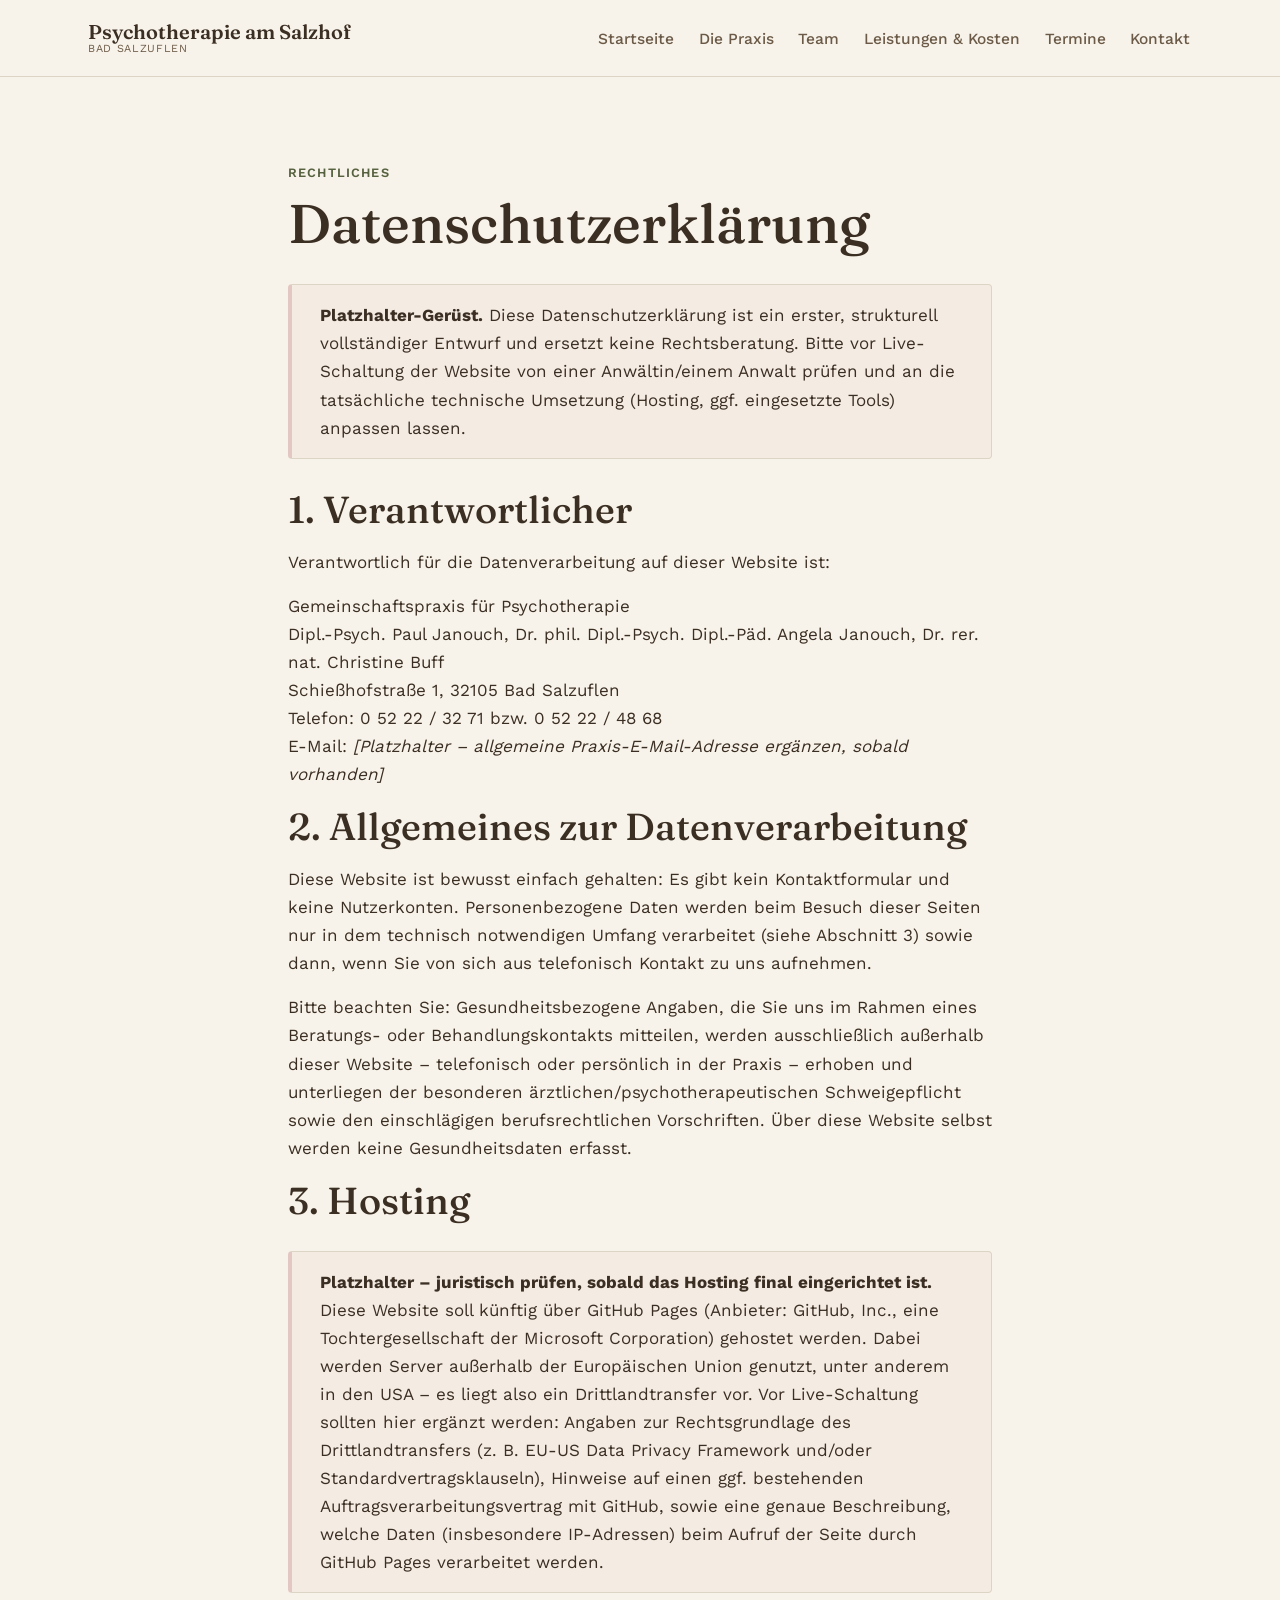
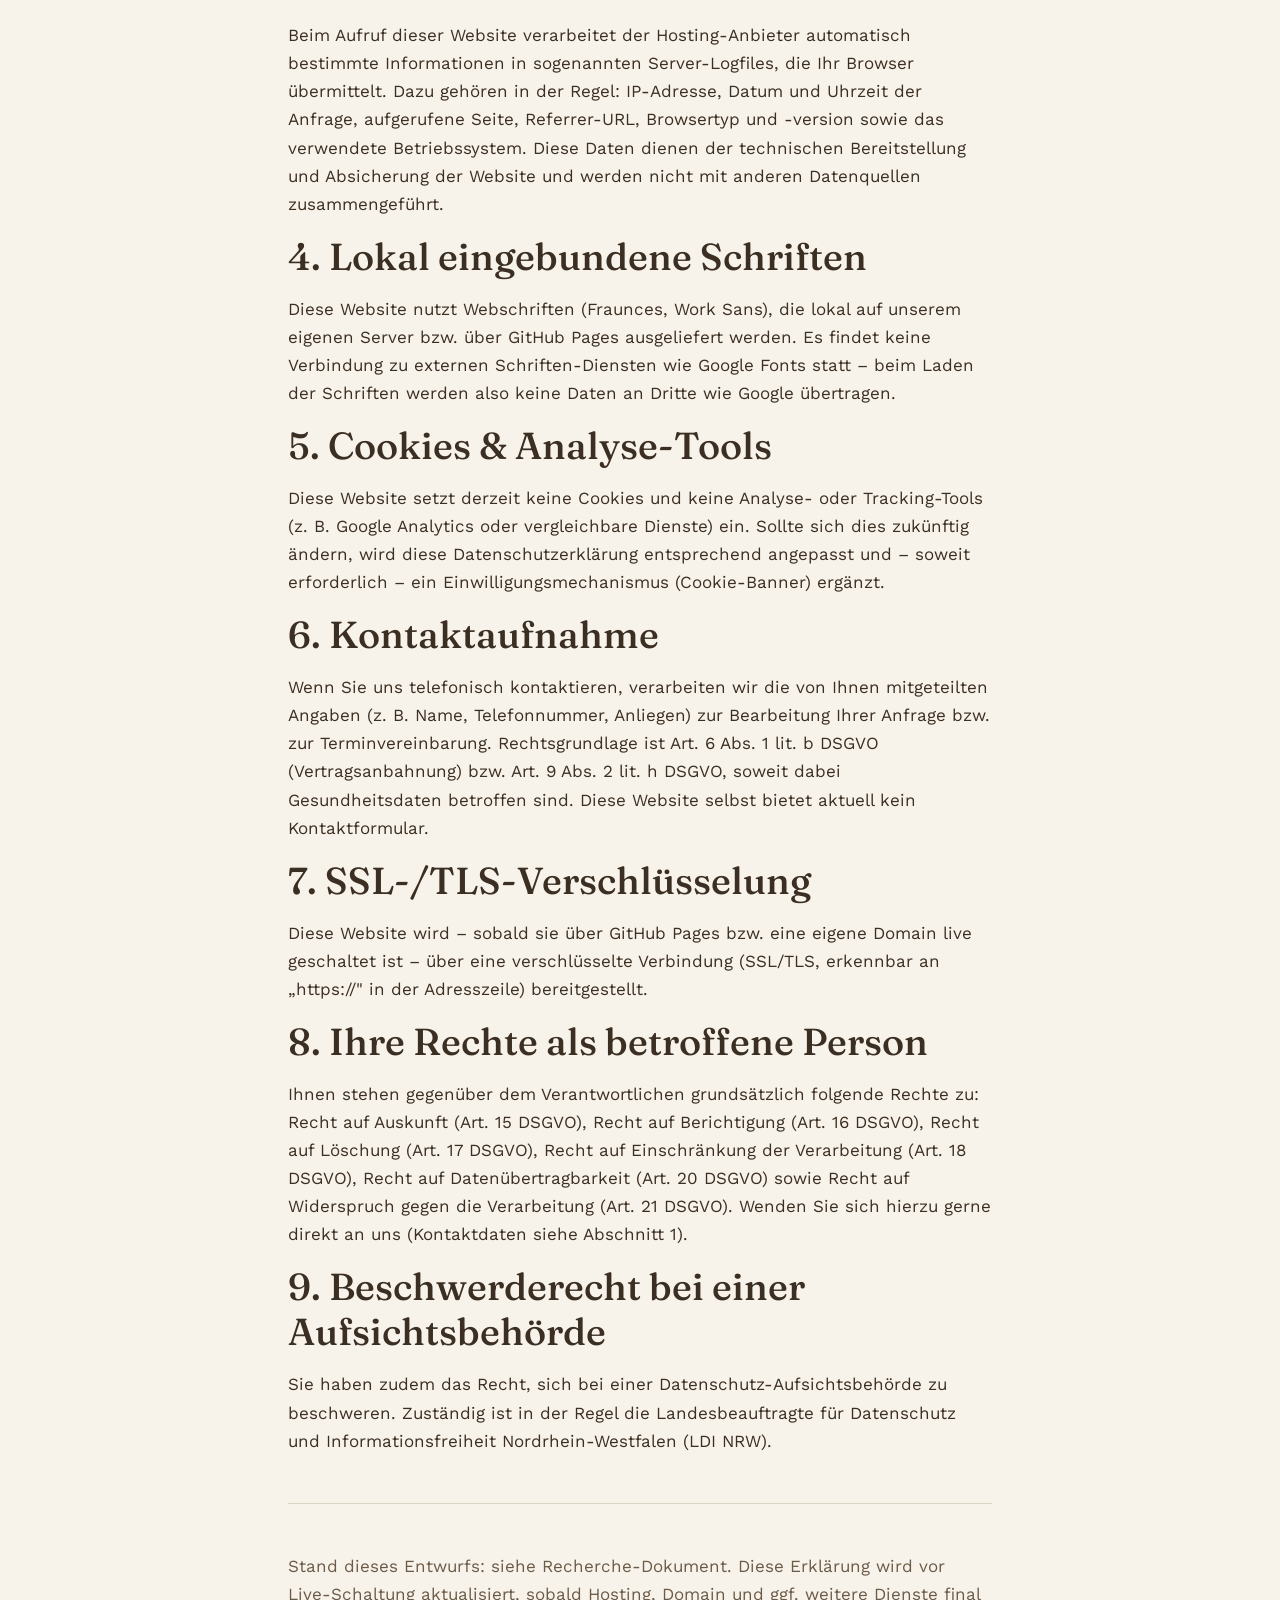
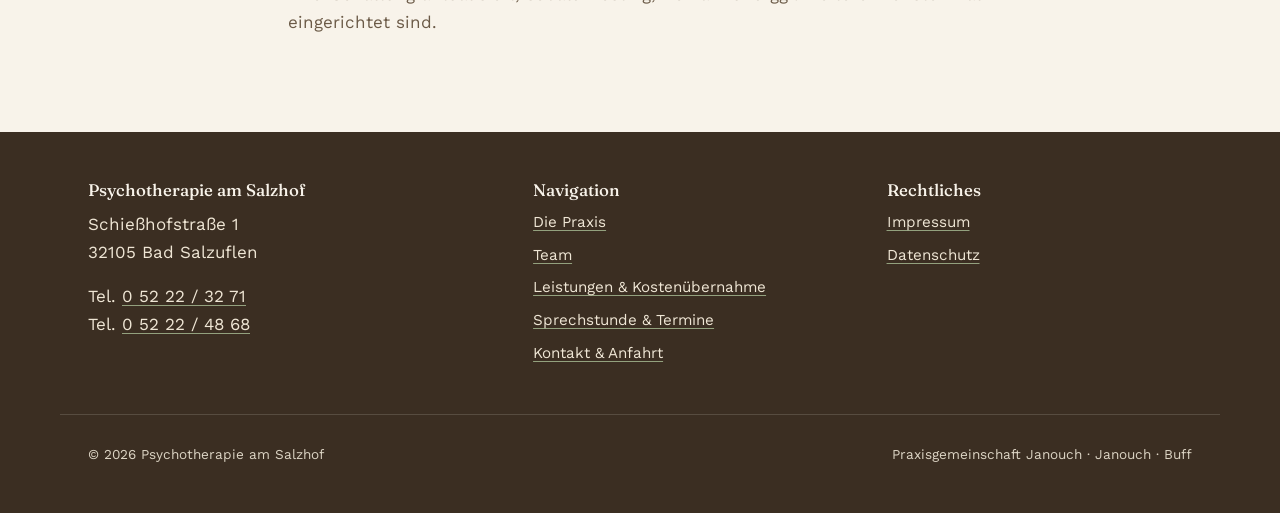
==== datenschutz.html @ 14585286 "Add remaining subpages, self-host fonts, and content revisions Build out Die Praxis, Team, Leistunge" ====
<!DOCTYPE html>
<html lang="de">
<head>
  <meta charset="UTF-8">
  <meta name="viewport" content="width=device-width, initial-scale=1.0">
  <title>Datenschutz | Psychotherapie am Salzhof</title>
  <meta name="description" content="Datenschutzerklärung der Psychotherapie am Salzhof, Bad Salzuflen.">
  <meta name="robots" content="noindex">
  <link rel="icon" type="image/svg+xml" href="assets/img/favicon.svg">
  <link rel="stylesheet" href="assets/css/style.css">
</head>
<body>
  <a class="skip-link" href="#main">Zum Inhalt springen</a>

  <header class="site-header">
    <div class="nav-bar">
      <a class="site-logo" href="index.html">
        Psychotherapie am Salzhof
        <span>Bad Salzuflen</span>
      </a>
      <button class="nav-toggle" type="button" aria-expanded="false" aria-controls="main-nav">
        <span class="nav-toggle-icon"></span>
        <span class="visually-hidden">Menü öffnen</span>
      </button>
      <nav class="main-nav" id="main-nav" aria-label="Haupt­navigation">
        <ul>
          <li><a href="index.html">Startseite</a></li>
          <li><a href="die-praxis.html">Die Praxis</a></li>
          <li><a href="team.html">Team</a></li>
          <li><a href="leistungen.html">Leistungen &amp; Kosten</a></li>
          <li><a href="termine.html">Termine</a></li>
          <li><a href="kontakt.html">Kontakt</a></li>
        </ul>
      </nav>
    </div>
  </header>

  <main id="main">
    <section class="section">
      <div class="container container--narrow">
        <p class="eyebrow">Rechtliches</p>
        <h1>Datenschutzerklärung</h1>

        <div class="notice notice--legal">
          <p><strong>Platzhalter-Gerüst.</strong> Diese Datenschutzerklärung ist ein erster, strukturell vollständiger Entwurf und ersetzt keine Rechtsberatung. Bitte vor Live-Schaltung der Website von einer Anwältin/einem Anwalt prüfen und an die tatsächliche technische Umsetzung (Hosting, ggf. eingesetzte Tools) anpassen lassen.</p>
        </div>

        <h2>1. Verantwortlicher</h2>
        <p>
          Verantwortlich für die Datenverarbeitung auf dieser Website ist:
        </p>
        <p>
          Gemeinschaftspraxis für Psychotherapie<br>
          Dipl.-Psych. Paul Janouch, Dr. phil. Dipl.-Psych. Dipl.-Päd. Angela Janouch, Dr. rer. nat. Christine Buff<br>
          Schießhofstraße 1, 32105 Bad Salzuflen<br>
          Telefon: 0 52 22 / 32 71 bzw. 0 52 22 / 48 68<br>
          E-Mail: <em>[Platzhalter – allgemeine Praxis-E-Mail-Adresse ergänzen, sobald vorhanden]</em>
        </p>

        <h2>2. Allgemeines zur Datenverarbeitung</h2>
        <p>Diese Website ist bewusst einfach gehalten: Es gibt kein Kontaktformular und keine Nutzerkonten. Personenbezogene Daten werden beim Besuch dieser Seiten nur in dem technisch notwendigen Umfang verarbeitet (siehe Abschnitt 3) sowie dann, wenn Sie von sich aus telefonisch Kontakt zu uns aufnehmen.</p>
        <p>Bitte beachten Sie: Gesundheitsbezogene Angaben, die Sie uns im Rahmen eines Beratungs- oder Behandlungskontakts mitteilen, werden ausschließlich außerhalb dieser Website – telefonisch oder persönlich in der Praxis – erhoben und unterliegen der besonderen ärztlichen/psychotherapeutischen Schweigepflicht sowie den einschlägigen berufsrechtlichen Vorschriften. Über diese Website selbst werden keine Gesundheitsdaten erfasst.</p>

        <h2>3. Hosting</h2>
        <div class="notice notice--legal">
          <p><strong>Platzhalter – juristisch prüfen, sobald das Hosting final eingerichtet ist.</strong> Diese Website soll künftig über GitHub Pages (Anbieter: GitHub, Inc., eine Tochtergesellschaft der Microsoft Corporation) gehostet werden. Dabei werden Server außerhalb der Europäischen Union genutzt, unter anderem in den USA – es liegt also ein Drittlandtransfer vor. Vor Live-Schaltung sollten hier ergänzt werden: Angaben zur Rechtsgrundlage des Drittlandtransfers (z. B. EU-US Data Privacy Framework und/oder Standardvertragsklauseln), Hinweise auf einen ggf. bestehenden Auftragsverarbeitungsvertrag mit GitHub, sowie eine genaue Beschreibung, welche Daten (insbesondere IP-Adressen) beim Aufruf der Seite durch GitHub Pages verarbeitet werden.</p>
        </div>
        <p>Beim Aufruf dieser Website verarbeitet der Hosting-Anbieter automatisch bestimmte Informationen in sogenannten Server-Logfiles, die Ihr Browser übermittelt. Dazu gehören in der Regel: IP-Adresse, Datum und Uhrzeit der Anfrage, aufgerufene Seite, Referrer-URL, Browsertyp und -version sowie das verwendete Betriebssystem. Diese Daten dienen der technischen Bereitstellung und Absicherung der Website und werden nicht mit anderen Datenquellen zusammengeführt.</p>

        <h2>4. Lokal eingebundene Schriften</h2>
        <p>Diese Website nutzt Webschriften (Fraunces, Work Sans), die lokal auf unserem eigenen Server bzw. über GitHub Pages ausgeliefert werden. Es findet keine Verbindung zu externen Schriften-Diensten wie Google Fonts statt – beim Laden der Schriften werden also keine Daten an Dritte wie Google übertragen.</p>

        <h2>5. Cookies &amp; Analyse-Tools</h2>
        <p>Diese Website setzt derzeit keine Cookies und keine Analyse- oder Tracking-Tools (z. B. Google Analytics oder vergleichbare Dienste) ein. Sollte sich dies zukünftig ändern, wird diese Datenschutzerklärung entsprechend angepasst und – soweit erforderlich – ein Einwilligungsmechanismus (Cookie-Banner) ergänzt.</p>

        <h2>6. Kontaktaufnahme</h2>
        <p>Wenn Sie uns telefonisch kontaktieren, verarbeiten wir die von Ihnen mitgeteilten Angaben (z. B. Name, Telefonnummer, Anliegen) zur Bearbeitung Ihrer Anfrage bzw. zur Terminvereinbarung. Rechtsgrundlage ist Art. 6 Abs. 1 lit. b DSGVO (Vertragsanbahnung) bzw. Art. 9 Abs. 2 lit. h DSGVO, soweit dabei Gesundheitsdaten betroffen sind. Diese Website selbst bietet aktuell kein Kontaktformular.</p>
        <p class="text-muted">
          <!--
            Hinweis für später: Falls ein Kontaktformular über einen Dienst wie
            Formspree (https://formspree.io) oder Getform (https://getform.io)
            eingebunden wird, muss dieser Abschnitt um Angaben zum jeweiligen
            Anbieter, Serverstandort, Auftragsverarbeitungsvertrag und die
            konkret verarbeiteten Formularfelder ergänzt werden.
          -->
        </p>

        <h2>7. SSL-/TLS-Verschlüsselung</h2>
        <p>Diese Website wird – sobald sie über GitHub Pages bzw. eine eigene Domain live geschaltet ist – über eine verschlüsselte Verbindung (SSL/TLS, erkennbar an „https://" in der Adresszeile) bereitgestellt.</p>

        <h2>8. Ihre Rechte als betroffene Person</h2>
        <p>Ihnen stehen gegenüber dem Verantwortlichen grundsätzlich folgende Rechte zu: Recht auf Auskunft (Art. 15 DSGVO), Recht auf Berichtigung (Art. 16 DSGVO), Recht auf Löschung (Art. 17 DSGVO), Recht auf Einschränkung der Verarbeitung (Art. 18 DSGVO), Recht auf Datenübertragbarkeit (Art. 20 DSGVO) sowie Recht auf Widerspruch gegen die Verarbeitung (Art. 21 DSGVO). Wenden Sie sich hierzu gerne direkt an uns (Kontaktdaten siehe Abschnitt 1).</p>

        <h2>9. Beschwerderecht bei einer Aufsichtsbehörde</h2>
        <p>Sie haben zudem das Recht, sich bei einer Datenschutz-Aufsichtsbehörde zu beschweren. Zuständig ist in der Regel die Landesbeauftragte für Datenschutz und Informationsfreiheit Nordrhein-Westfalen (LDI NRW).</p>

        <hr class="divider">
        <p class="text-muted">Stand dieses Entwurfs: siehe Recherche-Dokument. Diese Erklärung wird vor Live-Schaltung aktualisiert, sobald Hosting, Domain und ggf. weitere Dienste final eingerichtet sind.</p>
      </div>
    </section>
  </main>

  <footer class="site-footer">
    <div class="container footer-grid">
      <div>
        <h2>Psychotherapie am Salzhof</h2>
        <p>Schießhofstraße 1<br>32105 Bad Salzuflen</p>
        <p>Tel. <a href="tel:+4952223271">0 52 22 / 32 71</a><br>
           Tel. <a href="tel:+4952224868">0 52 22 / 48 68</a></p>
      </div>
      <div>
        <h2>Navigation</h2>
        <ul>
          <li><a href="die-praxis.html">Die Praxis</a></li>
          <li><a href="team.html">Team</a></li>
          <li><a href="leistungen.html">Leistungen &amp; Kostenübernahme</a></li>
          <li><a href="termine.html">Sprechstunde &amp; Termine</a></li>
          <li><a href="kontakt.html">Kontakt &amp; Anfahrt</a></li>
        </ul>
      </div>
      <div>
        <h2>Rechtliches</h2>
        <ul>
          <li><a href="impressum.html">Impressum</a></li>
          <li><a href="datenschutz.html">Datenschutz</a></li>
        </ul>
      </div>
    </div>
    <div class="container footer-bottom">
      <span>© <span id="year">2026</span> Psychotherapie am Salzhof</span>
      <span>Praxisgemeinschaft Janouch · Janouch · Buff</span>
    </div>
  </footer>

  <script src="assets/js/main.js"></script>
</body>
</html>
---- assets/css/style.css ----
/* ==========================================================================
   Psychotherapie am Salzhof — Stylesheet
   Ruhiges, warmes Design: Creme, Walnussbraun, Salbeigrün, Alt-Rosa.
   ========================================================================== */

/* Lokal eingebundene Schriften (keine externen Google-Fonts-Requests –
   dadurch werden keine Besucher-IPs an Google übertragen, siehe Hinweis
   in datenschutz.html). Beide sind Variable Fonts, ein Schnitt deckt den
   jeweils genutzten Gewichtsbereich ab. */
@font-face {
  font-family: "Fraunces";
  font-style: normal;
  font-weight: 400 700;
  font-display: swap;
  src: url("../fonts/fraunces-variable.woff2") format("woff2");
}

@font-face {
  font-family: "Work Sans";
  font-style: normal;
  font-weight: 400 700;
  font-display: swap;
  src: url("../fonts/work-sans-variable.woff2") format("woff2");
}

:root {
  /* Farbpalette (siehe Recherche.md, Abschnitt "Gestaltungskonzept") */
  --color-cream: #F8F3EA;        /* Grundton Hintergrund */
  --color-cream-deep: #EFE6D5;   /* zweiter, etwas dunklerer Flächenton */
  --color-walnut: #3B2E22;       /* Überschriften, Fließtext, Footer */
  --color-walnut-soft: #6B5A47;  /* sekundärer Text */
  --color-sage: #93A17E;         /* Hauptakzent (Flächen, Rahmen, Punkte – nicht für Fließtext) */
  --color-sage-deep: #6E7D5B;    /* Hover/aktiv-Zustand für Sage-Flächen/Rahmen */
  --color-sage-text: #55613F;    /* abgedunkelte Sage-Variante mit ausreichendem Kontrast für Text */
  --color-rose: #E3C7C2;         /* zarter zweiter Akzent, sehr zurückhaltend */
  --color-stone: #DCD4C4;        /* neutrale Flächen, Rahmen, Trennlinien */
  --color-white: #FFFFFF;

  /* Typografie */
  --font-heading: "Fraunces", "Iowan Old Style", "Palatino Linotype", serif;
  --font-body: "Work Sans", "Segoe UI", system-ui, -apple-system, sans-serif;

  /* Abstände */
  --space-xs: 0.5rem;
  --space-s: 1rem;
  --space-m: 1.75rem;
  --space-l: 3rem;
  --space-xl: 5rem;
  --space-xxl: 7rem;

  /* Layout */
  --content-max: 1160px;
  --content-narrow: 760px;
  --radius: 4px;
}

/* ---- Reset & Basis ------------------------------------------------------ */

*,
*::before,
*::after {
  box-sizing: border-box;
}

html {
  scroll-behavior: smooth;
}

body {
  margin: 0;
  background: var(--color-cream);
  color: var(--color-walnut);
  font-family: var(--font-body);
  font-size: 1.0625rem;
  line-height: 1.65;
  -webkit-font-smoothing: antialiased;
  text-rendering: optimizeLegibility;
}

img {
  max-width: 100%;
  display: block;
  height: auto;
}

h1, h2, h3, h4 {
  font-family: var(--font-heading);
  font-weight: 500;
  line-height: 1.2;
  color: var(--color-walnut);
  margin: 0 0 var(--space-s);
}

h1 { font-size: clamp(2.1rem, 4.5vw, 3.4rem); font-weight: 500; }
h2 { font-size: clamp(1.6rem, 3vw, 2.35rem); }
h3 { font-size: clamp(1.2rem, 2vw, 1.5rem); }

p { margin: 0 0 var(--space-s); }

a {
  color: var(--color-walnut);
  text-decoration-color: var(--color-sage-deep);
  text-decoration-thickness: 1px;
  text-underline-offset: 3px;
}

a:hover { color: var(--color-sage-text); }

a:focus-visible,
button:focus-visible,
input:focus-visible,
textarea:focus-visible,
[tabindex]:focus-visible {
  outline: 2px solid var(--color-sage-deep);
  outline-offset: 3px;
  border-radius: 2px;
}

ul, ol { padding-left: 1.25em; }

/* Skip-Link für Tastaturnutzung */
.skip-link {
  position: absolute;
  left: -999px;
  top: auto;
  background: var(--color-walnut);
  color: var(--color-cream);
  padding: 0.6em 1.1em;
  z-index: 1000;
  border-radius: 0 0 var(--radius) 0;
}

.skip-link:focus {
  left: 0;
  top: 0;
}

/* ---- Layout-Hilfsklassen ------------------------------------------------ */

.container {
  max-width: var(--content-max);
  margin-inline: auto;
  padding-inline: var(--space-m);
}

.container--narrow {
  max-width: var(--content-narrow);
  margin-inline: auto;
  padding-inline: var(--space-m);
}

.section {
  padding-block: var(--space-xl);
}

.section--deep {
  background: var(--color-cream-deep);
}

.section--walnut {
  background: var(--color-walnut);
  color: var(--color-cream);
}

.section--walnut h1,
.section--walnut h2,
.section--walnut h3 {
  color: var(--color-cream);
}

.section-intro {
  max-width: 640px;
  margin-bottom: var(--space-l);
}

.eyebrow {
  display: inline-block;
  font-family: var(--font-body);
  font-size: 0.8rem;
  letter-spacing: 0.09em;
  text-transform: uppercase;
  color: var(--color-sage-text);
  margin-bottom: var(--space-xs);
  font-weight: 600;
}

hr.divider {
  border: none;
  border-top: 1px solid var(--color-stone);
  margin: var(--space-l) 0;
}

.text-muted { color: var(--color-walnut-soft); }

.visually-hidden {
  position: absolute;
  width: 1px; height: 1px;
  overflow: hidden;
  clip: rect(0 0 0 0);
  white-space: nowrap;
}

/* ---- Buttons / CTA ------------------------------------------------------ */

.btn {
  display: inline-block;
  font-family: var(--font-body);
  font-weight: 600;
  font-size: 0.98rem;
  text-decoration: none;
  padding: 0.85em 1.7em;
  border-radius: var(--radius);
  border: 1px solid transparent;
  transition: background-color 0.15s ease, color 0.15s ease, border-color 0.15s ease;
}

.btn-primary {
  background: var(--color-walnut);
  color: var(--color-cream);
}

.btn-primary:hover {
  background: var(--color-sage-deep);
  color: var(--color-white);
}

.btn-ghost {
  background: transparent;
  color: var(--color-walnut);
  border-color: var(--color-walnut-soft);
}

.btn-ghost:hover {
  border-color: var(--color-sage-deep);
  color: var(--color-sage-text);
}

.section--walnut .btn-primary {
  background: var(--color-cream);
  color: var(--color-walnut);
}

.section--walnut .btn-primary:hover {
  background: var(--color-sage);
  color: var(--color-walnut);
}

.section--walnut .btn-ghost {
  color: var(--color-cream);
  border-color: rgba(248, 243, 234, 0.45);
}

.section--walnut .btn-ghost:hover {
  border-color: var(--color-sage);
  color: var(--color-sage);
}

/* ---- Header / Navigation ------------------------------------------------ */

.site-header {
  position: sticky;
  top: 0;
  z-index: 100;
  background: var(--color-cream);
  border-bottom: 1px solid var(--color-stone);
}

.nav-bar {
  max-width: var(--content-max);
  margin-inline: auto;
  padding-inline: var(--space-m);
  display: flex;
  align-items: center;
  justify-content: space-between;
  min-height: 76px;
}

.site-logo {
  font-family: var(--font-heading);
  font-size: 1.25rem;
  font-weight: 600;
  color: var(--color-walnut);
  text-decoration: none;
  line-height: 1.15;
}

.site-logo span {
  display: block;
  font-family: var(--font-body);
  font-size: 0.68rem;
  font-weight: 400;
  letter-spacing: 0.06em;
  color: var(--color-walnut-soft);
  text-transform: uppercase;
}

.nav-toggle {
  display: none;
  background: none;
  border: 1px solid var(--color-stone);
  border-radius: var(--radius);
  padding: 0.5em 0.7em;
  cursor: pointer;
}

.nav-toggle-icon {
  display: block;
  width: 22px;
  height: 2px;
  background: var(--color-walnut);
  position: relative;
  transition: background 0.15s ease;
}

.nav-toggle-icon::before,
.nav-toggle-icon::after {
  content: "";
  position: absolute;
  left: 0;
  width: 22px;
  height: 2px;
  background: var(--color-walnut);
  transition: transform 0.2s ease;
}

.nav-toggle-icon::before { top: -7px; }
.nav-toggle-icon::after { top: 7px; }

.main-nav {
  display: flex;
}

.main-nav ul {
  display: flex;
  flex-wrap: wrap;
  gap: 0.4rem 1.35rem;
  list-style: none;
  margin: 0;
  padding: 0;
}

.main-nav a {
  font-size: 0.97rem;
  font-weight: 500;
  text-decoration: none;
  color: var(--color-walnut-soft);
  padding: 0.4em 0.1em;
  border-bottom: 2px solid transparent;
}

.main-nav a:hover,
.main-nav a[aria-current="page"] {
  color: var(--color-walnut);
  border-bottom-color: var(--color-sage);
}

@media (max-width: 900px) {
  .nav-toggle { display: inline-flex; }

  .main-nav {
    display: none;
    position: absolute;
    top: 76px;
    left: 0;
    right: 0;
    background: var(--color-cream);
    border-bottom: 1px solid var(--color-stone);
    box-shadow: 0 8px 18px -12px rgba(59, 46, 34, 0.35);
  }

  .main-nav.is-open { display: block; }

  .main-nav ul {
    flex-direction: column;
    gap: 0;
    padding: var(--space-s) var(--space-m) var(--space-m);
  }

  .main-nav a {
    display: block;
    padding: 0.75em 0.2em;
    border-bottom: 1px solid var(--color-stone);
  }

  .main-nav a[aria-current="page"] { border-bottom-color: var(--color-stone); }
}

/* ---- Hero ---------------------------------------------------------------- */

.hero {
  display: grid;
  gap: var(--space-l);
  align-items: center;
  padding-block: var(--space-xl);
}

@media (min-width: 860px) {
  .hero {
    grid-template-columns: 1.1fr 1fr;
    padding-block: var(--space-xxl);
  }
}

.hero-figure {
  margin: 0;
  border-radius: var(--radius);
  overflow: hidden;
}

.hero-figure img {
  width: 100%;
  aspect-ratio: 4 / 5;
  object-fit: cover;
}

.hero-tags {
  display: flex;
  flex-wrap: wrap;
  gap: 0.6em;
  margin: var(--space-m) 0;
}

.tag {
  display: inline-flex;
  align-items: center;
  gap: 0.4em;
  font-size: 0.85rem;
  font-weight: 600;
  padding: 0.4em 0.9em;
  background: var(--color-cream-deep);
  border: 1px solid var(--color-stone);
  border-radius: 999px;
  color: var(--color-walnut-soft);
}

.tag::before {
  content: "";
  width: 6px;
  height: 6px;
  border-radius: 50%;
  background: var(--color-sage);
  flex: none;
}

/* ---- Bild-/Textblöcke, Grids -------------------------------------------- */

.split {
  display: grid;
  gap: var(--space-l);
}

@media (min-width: 860px) {
  .split {
    grid-template-columns: 1fr 1fr;
    align-items: center;
    gap: var(--space-xl);
  }
  .split--reverse .split-figure { order: 2; }
}

.split-figure {
  margin: 0;
  border-radius: var(--radius);
  overflow: hidden;
}

.split-figure img {
  width: 100%;
  aspect-ratio: 4 / 5;
  object-fit: cover;
}

figcaption {
  font-size: 0.85rem;
  color: var(--color-walnut-soft);
  margin-top: 0.6em;
}

.gallery {
  display: grid;
  grid-template-columns: repeat(auto-fit, minmax(230px, 1fr));
  gap: var(--space-m);
}

.gallery figure {
  margin: 0;
  border-radius: var(--radius);
  overflow: hidden;
}

.gallery img {
  width: 100%;
  aspect-ratio: 3 / 4;
  object-fit: cover;
}

.card-grid {
  display: grid;
  grid-template-columns: repeat(auto-fit, minmax(260px, 1fr));
  gap: var(--space-m);
}

.card {
  background: var(--color-white);
  border: 1px solid var(--color-stone);
  border-radius: var(--radius);
  padding: var(--space-m);
}

.card h3 { margin-bottom: 0.3em; }

/* ---- Team ---------------------------------------------------------------- */

.team-card {
  background: var(--color-white);
  border: 1px solid var(--color-stone);
  border-radius: var(--radius);
  overflow: hidden;
}

.team-photo-placeholder {
  aspect-ratio: 4 / 3;
  background: var(--color-cream-deep);
  display: flex;
  align-items: center;
  justify-content: center;
  text-align: center;
  color: var(--color-walnut-soft);
  font-size: 0.85rem;
  border-bottom: 1px solid var(--color-stone);
  padding: var(--space-s);
}

.team-photo-placeholder .placeholder-mark {
  display: block;
  font-family: var(--font-heading);
  font-size: 1.6rem;
  color: var(--color-sage-deep);
  margin-bottom: 0.3em;
}

.team-card-body { padding: var(--space-m); }

.team-name {
  margin-bottom: 0.15em;
}

.team-title {
  color: var(--color-walnut-soft);
  font-size: 0.95rem;
  margin-bottom: var(--space-s);
}

.method-tags {
  display: flex;
  flex-wrap: wrap;
  gap: 0.4em;
  margin-bottom: var(--space-s);
  padding: 0;
  list-style: none;
}

.method-tags li {
  font-size: 0.78rem;
  font-weight: 600;
  color: var(--color-sage-text);
  background: rgba(147, 161, 126, 0.18);
  padding: 0.3em 0.7em;
  border-radius: 999px;
}

/* ---- Tabellen (Sprechzeiten, Kostenübernahme) --------------------------- */

table {
  width: 100%;
  border-collapse: collapse;
  margin: var(--space-s) 0 var(--space-m);
}

caption {
  text-align: left;
  font-weight: 600;
  margin-bottom: 0.5em;
}

th, td {
  text-align: left;
  padding: 0.7em 0.9em;
  border-bottom: 1px solid var(--color-stone);
  vertical-align: top;
}

th {
  font-family: var(--font-body);
  font-weight: 600;
  color: var(--color-walnut-soft);
  font-size: 0.85rem;
  text-transform: uppercase;
  letter-spacing: 0.04em;
}

/* ---- Info-/Hinweis-Boxen ------------------------------------------------- */

.notice {
  border: 1px solid var(--color-stone);
  border-left: 4px solid var(--color-sage);
  background: var(--color-cream-deep);
  padding: var(--space-s) var(--space-m);
  border-radius: var(--radius);
  margin: var(--space-m) 0;
}

.notice--legal {
  border-left-color: var(--color-rose);
  background: rgba(227, 199, 194, 0.18);
}

.notice p:last-child { margin-bottom: 0; }

/* ---- Kontakt-Kacheln ------------------------------------------------------ */

.contact-list {
  list-style: none;
  padding: 0;
  margin: 0;
  display: grid;
  gap: var(--space-s);
}

.contact-list a { font-weight: 600; }

/* ---- Footer --------------------------------------------------------------- */

.site-footer {
  background: var(--color-walnut);
  color: var(--color-cream-deep);
  padding-block: var(--space-l);
}

.site-footer a {
  color: var(--color-cream-deep);
  text-decoration-color: var(--color-sage);
}

.site-footer a:hover { color: var(--color-white); }

.footer-grid {
  display: grid;
  gap: var(--space-l);
}

@media (min-width: 700px) {
  .footer-grid { grid-template-columns: 1.3fr 1fr 1fr; }
}

.footer-grid h2 {
  color: var(--color-cream);
  font-size: 1.05rem;
  margin-bottom: 0.6em;
}

.footer-grid ul {
  list-style: none;
  padding: 0;
  margin: 0;
  display: grid;
  gap: 0.5em;
  font-size: 0.95rem;
}

.footer-bottom {
  margin-top: var(--space-l);
  padding-top: var(--space-m);
  border-top: 1px solid rgba(248, 243, 234, 0.15);
  font-size: 0.85rem;
  color: var(--color-stone);
  display: flex;
  flex-wrap: wrap;
  gap: 0.6em 1.5em;
  justify-content: space-between;
}
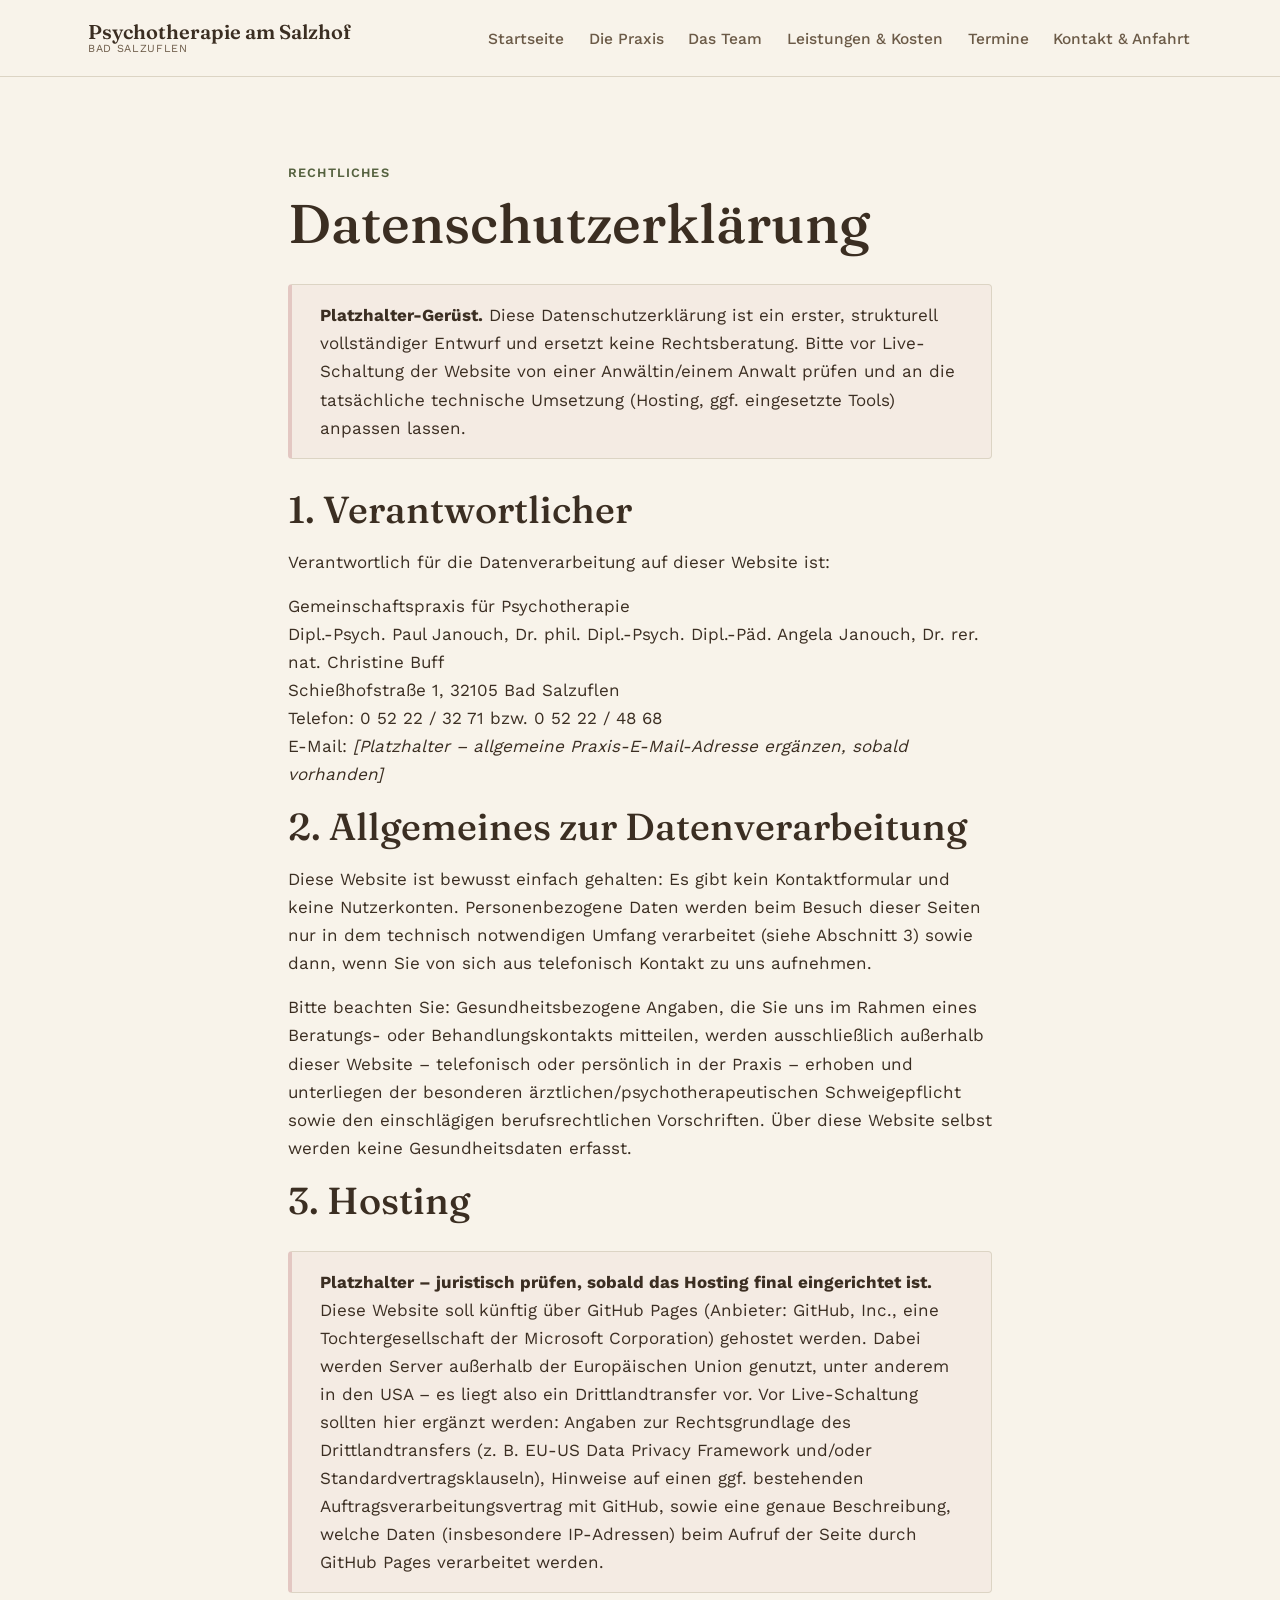
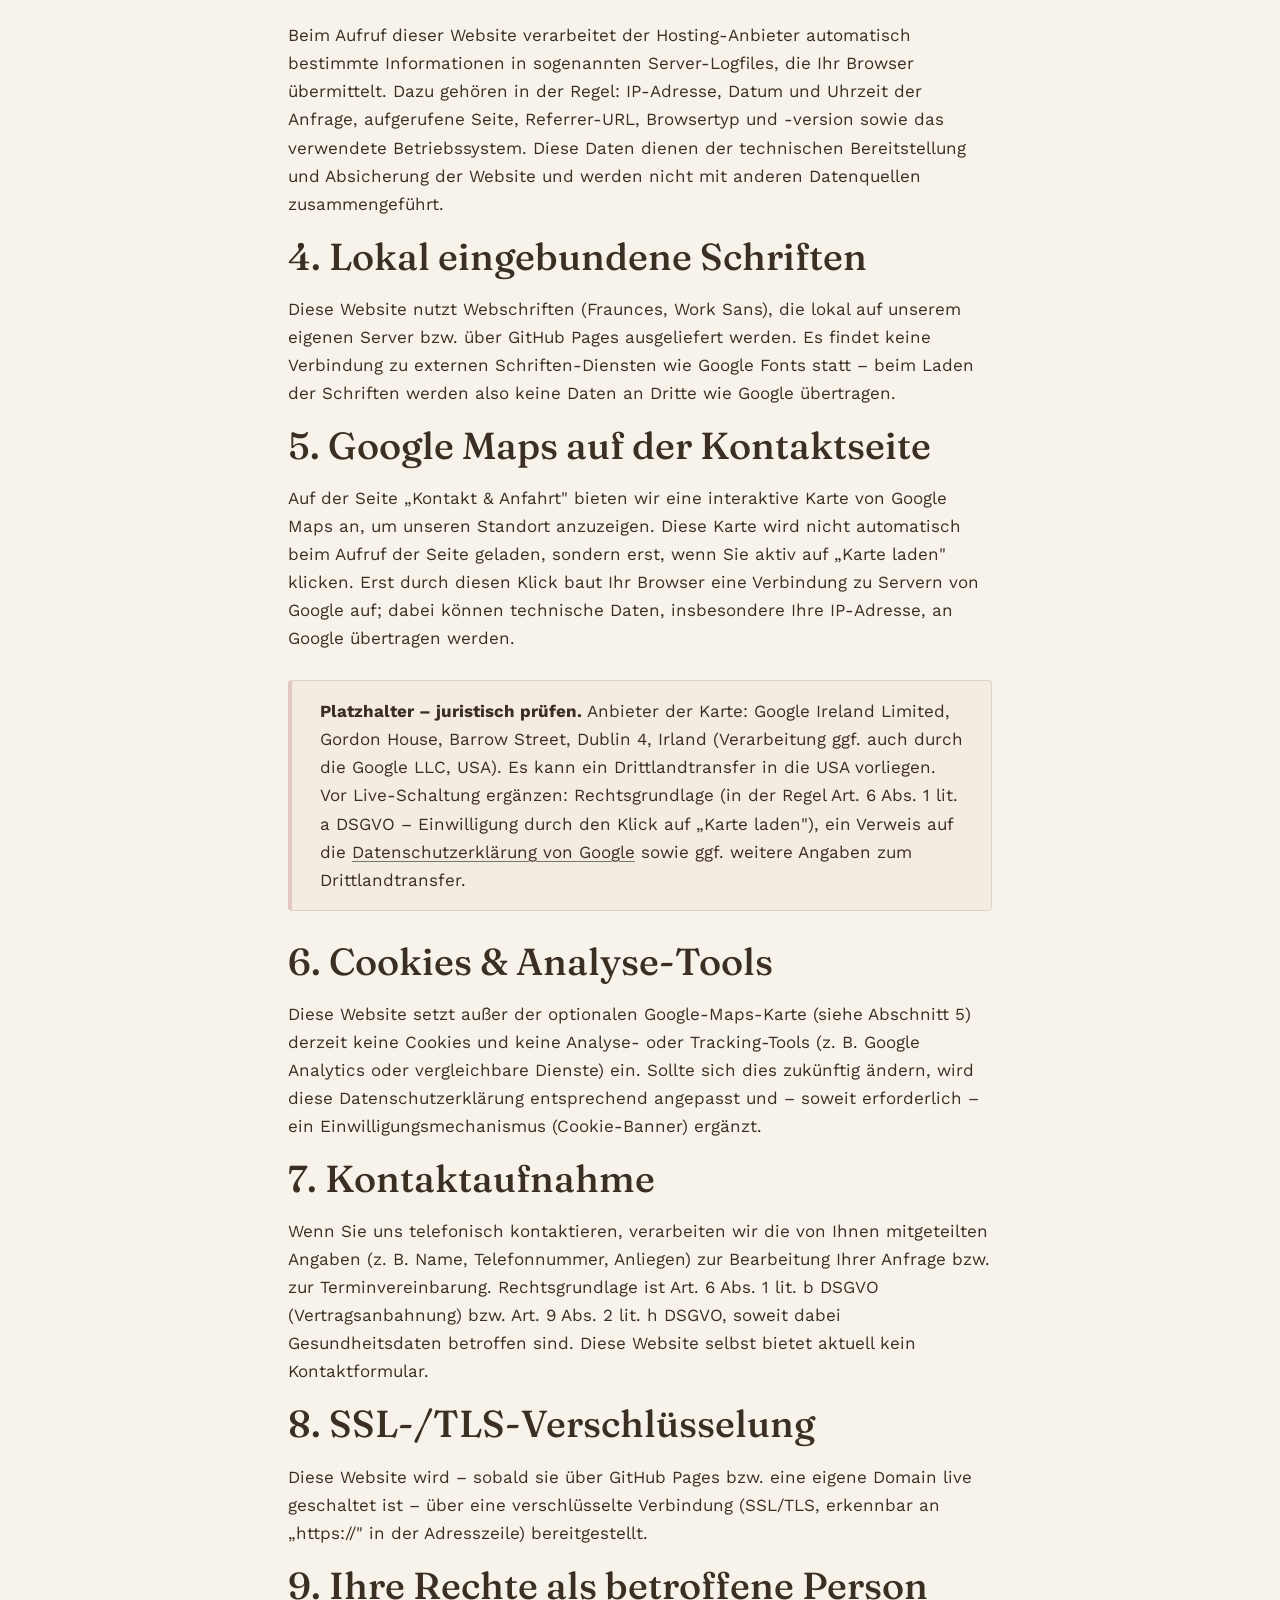
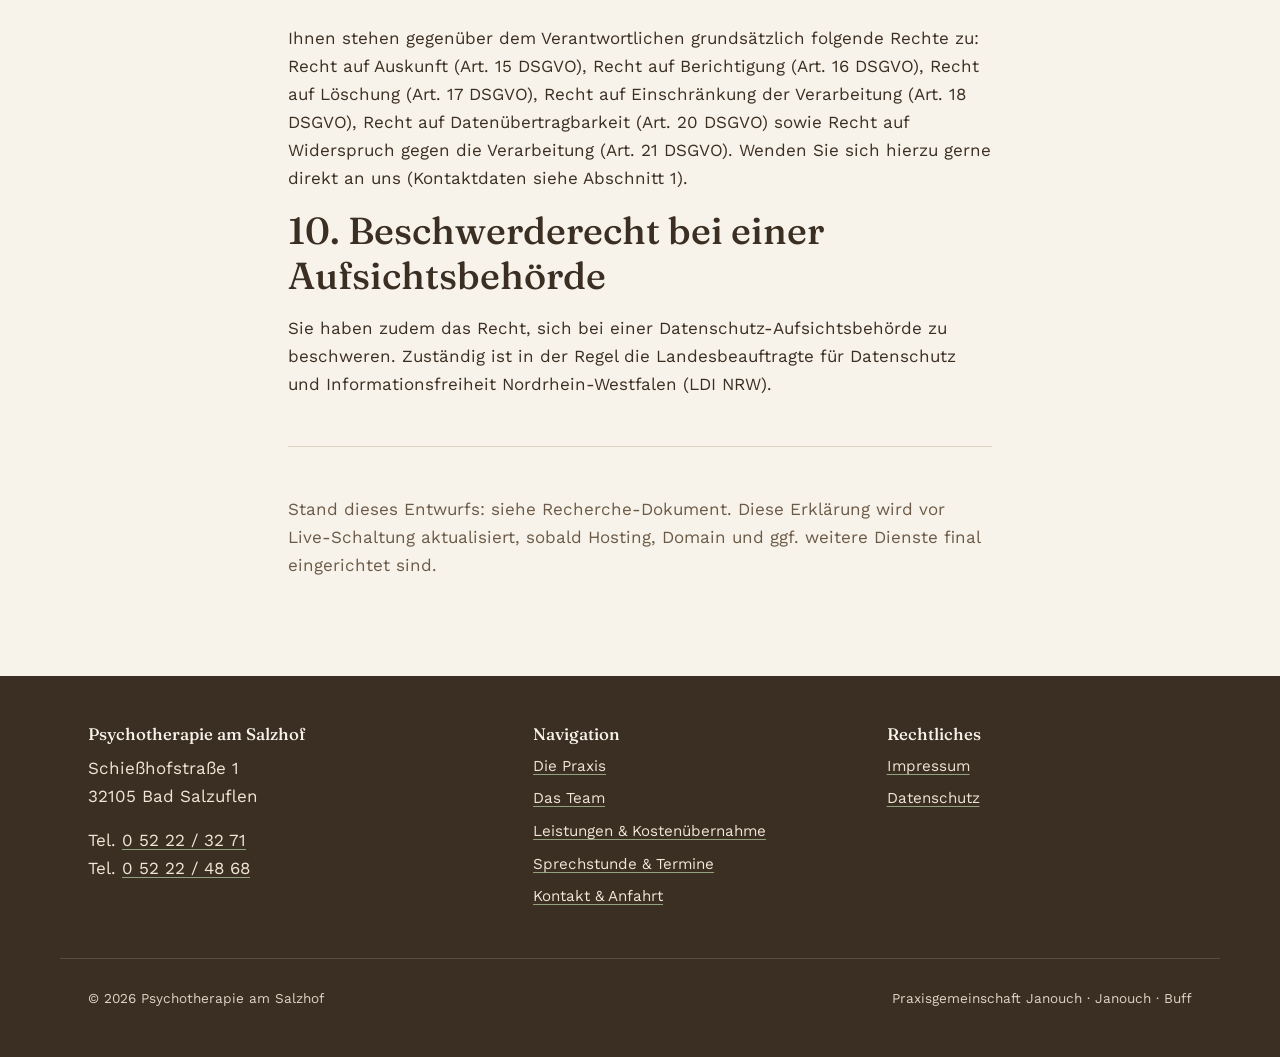
==== commit ca13b40f: "Content revisions across services, team, hours and contact pages Simplify Leistungen & Kostenübernah" ====
--- a/datenschutz.html
+++ b/datenschutz.html
@@ -26,10 +26,10 @@
         <ul>
           <li><a href="index.html">Startseite</a></li>
           <li><a href="die-praxis.html">Die Praxis</a></li>
-          <li><a href="team.html">Team</a></li>
+          <li><a href="team.html">Das Team</a></li>
           <li><a href="leistungen.html">Leistungen &amp; Kosten</a></li>
           <li><a href="termine.html">Termine</a></li>
-          <li><a href="kontakt.html">Kontakt</a></li>
+          <li><a href="kontakt.html">Kontakt &amp; Anfahrt</a></li>
         </ul>
       </nav>
     </div>
@@ -70,10 +70,16 @@
         <h2>4. Lokal eingebundene Schriften</h2>
         <p>Diese Website nutzt Webschriften (Fraunces, Work Sans), die lokal auf unserem eigenen Server bzw. über GitHub Pages ausgeliefert werden. Es findet keine Verbindung zu externen Schriften-Diensten wie Google Fonts statt – beim Laden der Schriften werden also keine Daten an Dritte wie Google übertragen.</p>
 
-        <h2>5. Cookies &amp; Analyse-Tools</h2>
-        <p>Diese Website setzt derzeit keine Cookies und keine Analyse- oder Tracking-Tools (z. B. Google Analytics oder vergleichbare Dienste) ein. Sollte sich dies zukünftig ändern, wird diese Datenschutzerklärung entsprechend angepasst und – soweit erforderlich – ein Einwilligungsmechanismus (Cookie-Banner) ergänzt.</p>
+        <h2>5. Google Maps auf der Kontaktseite</h2>
+        <p>Auf der Seite „Kontakt &amp; Anfahrt" bieten wir eine interaktive Karte von Google Maps an, um unseren Standort anzuzeigen. Diese Karte wird nicht automatisch beim Aufruf der Seite geladen, sondern erst, wenn Sie aktiv auf „Karte laden" klicken. Erst durch diesen Klick baut Ihr Browser eine Verbindung zu Servern von Google auf; dabei können technische Daten, insbesondere Ihre IP-Adresse, an Google übertragen werden.</p>
+        <div class="notice notice--legal">
+          <p><strong>Platzhalter – juristisch prüfen.</strong> Anbieter der Karte: Google Ireland Limited, Gordon House, Barrow Street, Dublin 4, Irland (Verarbeitung ggf. auch durch die Google LLC, USA). Es kann ein Drittlandtransfer in die USA vorliegen. Vor Live-Schaltung ergänzen: Rechtsgrundlage (in der Regel Art. 6 Abs. 1 lit. a DSGVO – Einwilligung durch den Klick auf „Karte laden"), ein Verweis auf die <a href="https://policies.google.com/privacy" target="_blank" rel="noopener">Datenschutzerklärung von Google</a> sowie ggf. weitere Angaben zum Drittlandtransfer.</p>
+        </div>
 
-        <h2>6. Kontaktaufnahme</h2>
+        <h2>6. Cookies &amp; Analyse-Tools</h2>
+        <p>Diese Website setzt außer der optionalen Google-Maps-Karte (siehe Abschnitt 5) derzeit keine Cookies und keine Analyse- oder Tracking-Tools (z. B. Google Analytics oder vergleichbare Dienste) ein. Sollte sich dies zukünftig ändern, wird diese Datenschutzerklärung entsprechend angepasst und – soweit erforderlich – ein Einwilligungsmechanismus (Cookie-Banner) ergänzt.</p>
+
+        <h2>7. Kontaktaufnahme</h2>
         <p>Wenn Sie uns telefonisch kontaktieren, verarbeiten wir die von Ihnen mitgeteilten Angaben (z. B. Name, Telefonnummer, Anliegen) zur Bearbeitung Ihrer Anfrage bzw. zur Terminvereinbarung. Rechtsgrundlage ist Art. 6 Abs. 1 lit. b DSGVO (Vertragsanbahnung) bzw. Art. 9 Abs. 2 lit. h DSGVO, soweit dabei Gesundheitsdaten betroffen sind. Diese Website selbst bietet aktuell kein Kontaktformular.</p>
         <p class="text-muted">
           <!--
@@ -85,13 +91,13 @@
           -->
         </p>
 
-        <h2>7. SSL-/TLS-Verschlüsselung</h2>
+        <h2>8. SSL-/TLS-Verschlüsselung</h2>
         <p>Diese Website wird – sobald sie über GitHub Pages bzw. eine eigene Domain live geschaltet ist – über eine verschlüsselte Verbindung (SSL/TLS, erkennbar an „https://" in der Adresszeile) bereitgestellt.</p>
 
-        <h2>8. Ihre Rechte als betroffene Person</h2>
+        <h2>9. Ihre Rechte als betroffene Person</h2>
         <p>Ihnen stehen gegenüber dem Verantwortlichen grundsätzlich folgende Rechte zu: Recht auf Auskunft (Art. 15 DSGVO), Recht auf Berichtigung (Art. 16 DSGVO), Recht auf Löschung (Art. 17 DSGVO), Recht auf Einschränkung der Verarbeitung (Art. 18 DSGVO), Recht auf Datenübertragbarkeit (Art. 20 DSGVO) sowie Recht auf Widerspruch gegen die Verarbeitung (Art. 21 DSGVO). Wenden Sie sich hierzu gerne direkt an uns (Kontaktdaten siehe Abschnitt 1).</p>
 
-        <h2>9. Beschwerderecht bei einer Aufsichtsbehörde</h2>
+        <h2>10. Beschwerderecht bei einer Aufsichtsbehörde</h2>
         <p>Sie haben zudem das Recht, sich bei einer Datenschutz-Aufsichtsbehörde zu beschweren. Zuständig ist in der Regel die Landesbeauftragte für Datenschutz und Informationsfreiheit Nordrhein-Westfalen (LDI NRW).</p>
 
         <hr class="divider">
@@ -112,7 +118,7 @@
         <h2>Navigation</h2>
         <ul>
           <li><a href="die-praxis.html">Die Praxis</a></li>
-          <li><a href="team.html">Team</a></li>
+          <li><a href="team.html">Das Team</a></li>
           <li><a href="leistungen.html">Leistungen &amp; Kostenübernahme</a></li>
           <li><a href="termine.html">Sprechstunde &amp; Termine</a></li>
           <li><a href="kontakt.html">Kontakt &amp; Anfahrt</a></li>
--- a/assets/css/style.css
+++ b/assets/css/style.css
@@ -617,6 +617,41 @@
 
 .notice p:last-child { margin-bottom: 0; }
 
+/* ---- Karte (Klick-zum-Laden) ---------------------------------------------- */
+
+.map-embed {
+  border: 1px solid var(--color-stone);
+  border-radius: var(--radius);
+  overflow: hidden;
+  margin-top: var(--space-m);
+}
+
+.map-embed iframe {
+  display: block;
+  width: 100%;
+  aspect-ratio: 16 / 10;
+  border: 0;
+}
+
+.map-placeholder {
+  aspect-ratio: 16 / 10;
+  background: var(--color-cream);
+  display: flex;
+  flex-direction: column;
+  align-items: center;
+  justify-content: center;
+  text-align: center;
+  gap: var(--space-s);
+  padding: var(--space-l);
+}
+
+.map-placeholder p {
+  max-width: 30em;
+  margin: 0;
+  color: var(--color-walnut-soft);
+  font-size: 0.9rem;
+}
+
 /* ---- Kontakt-Kacheln ------------------------------------------------------ */
 
 .contact-list {
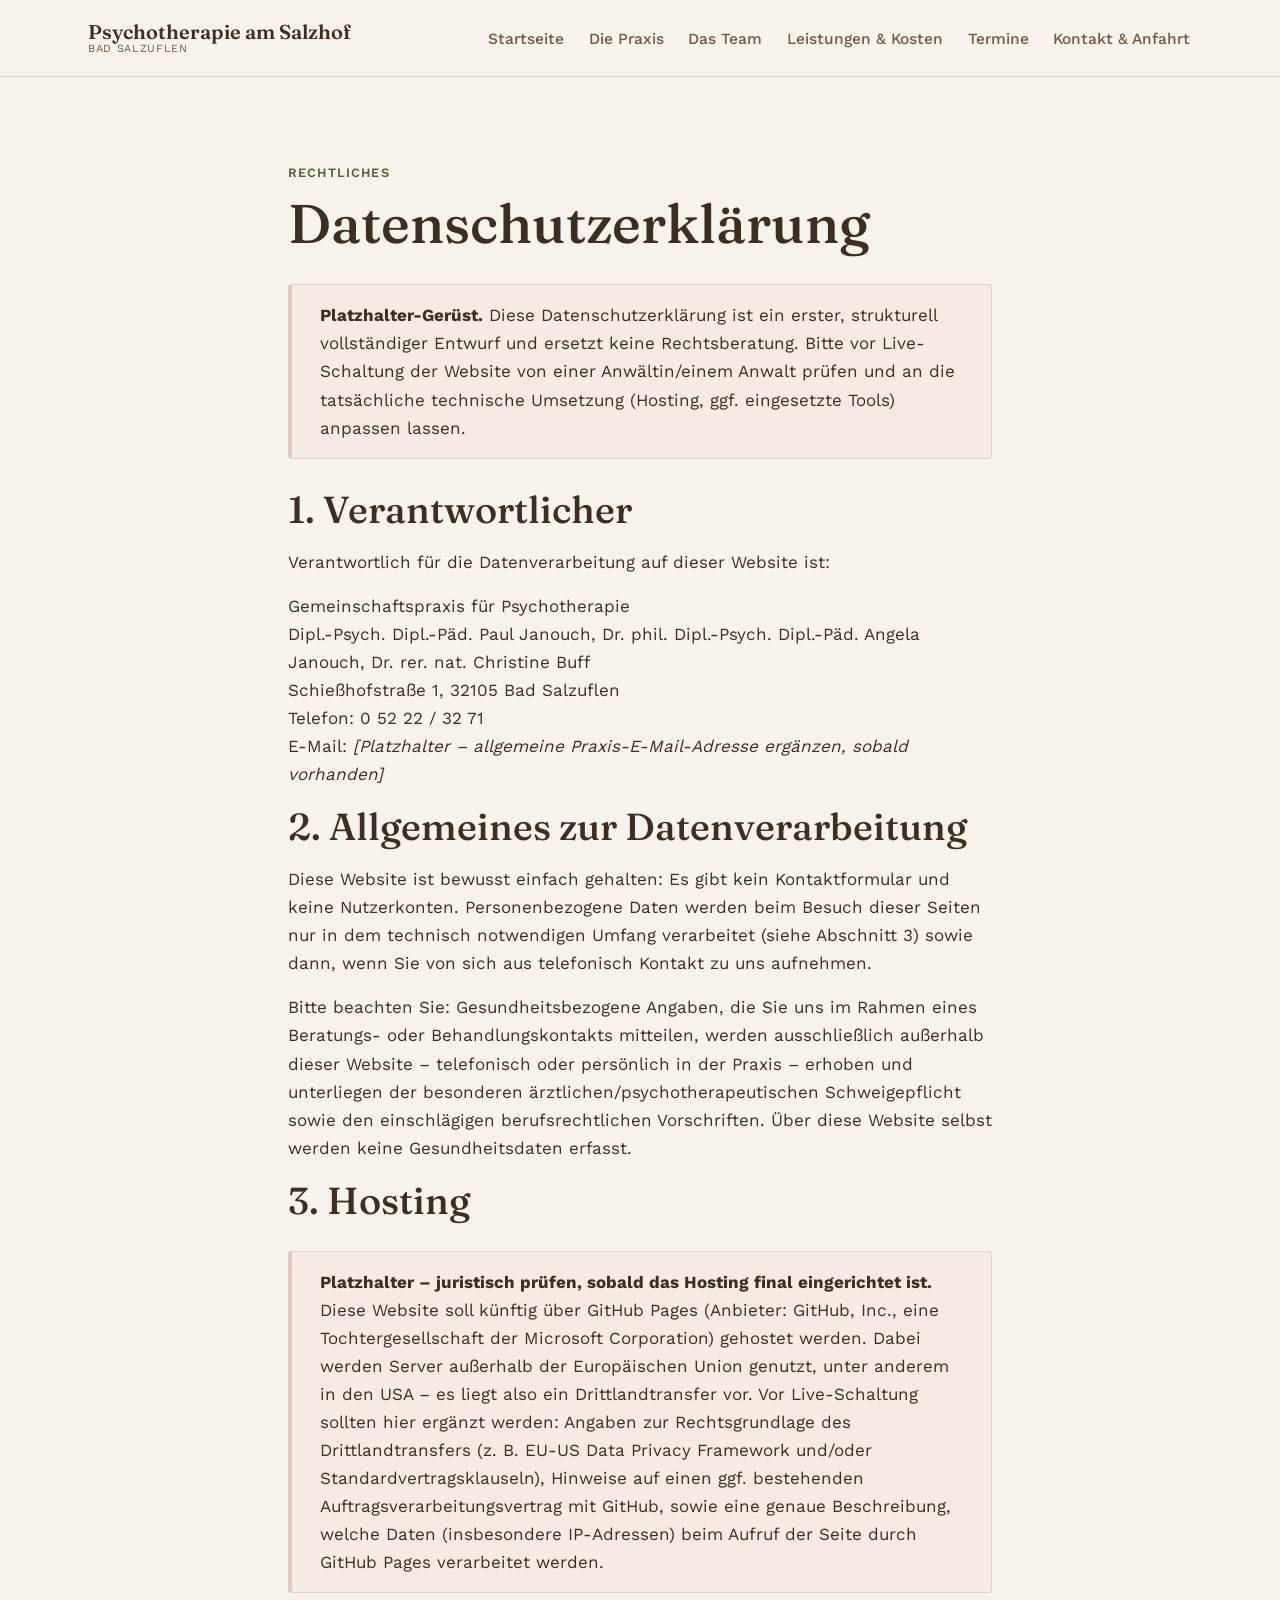
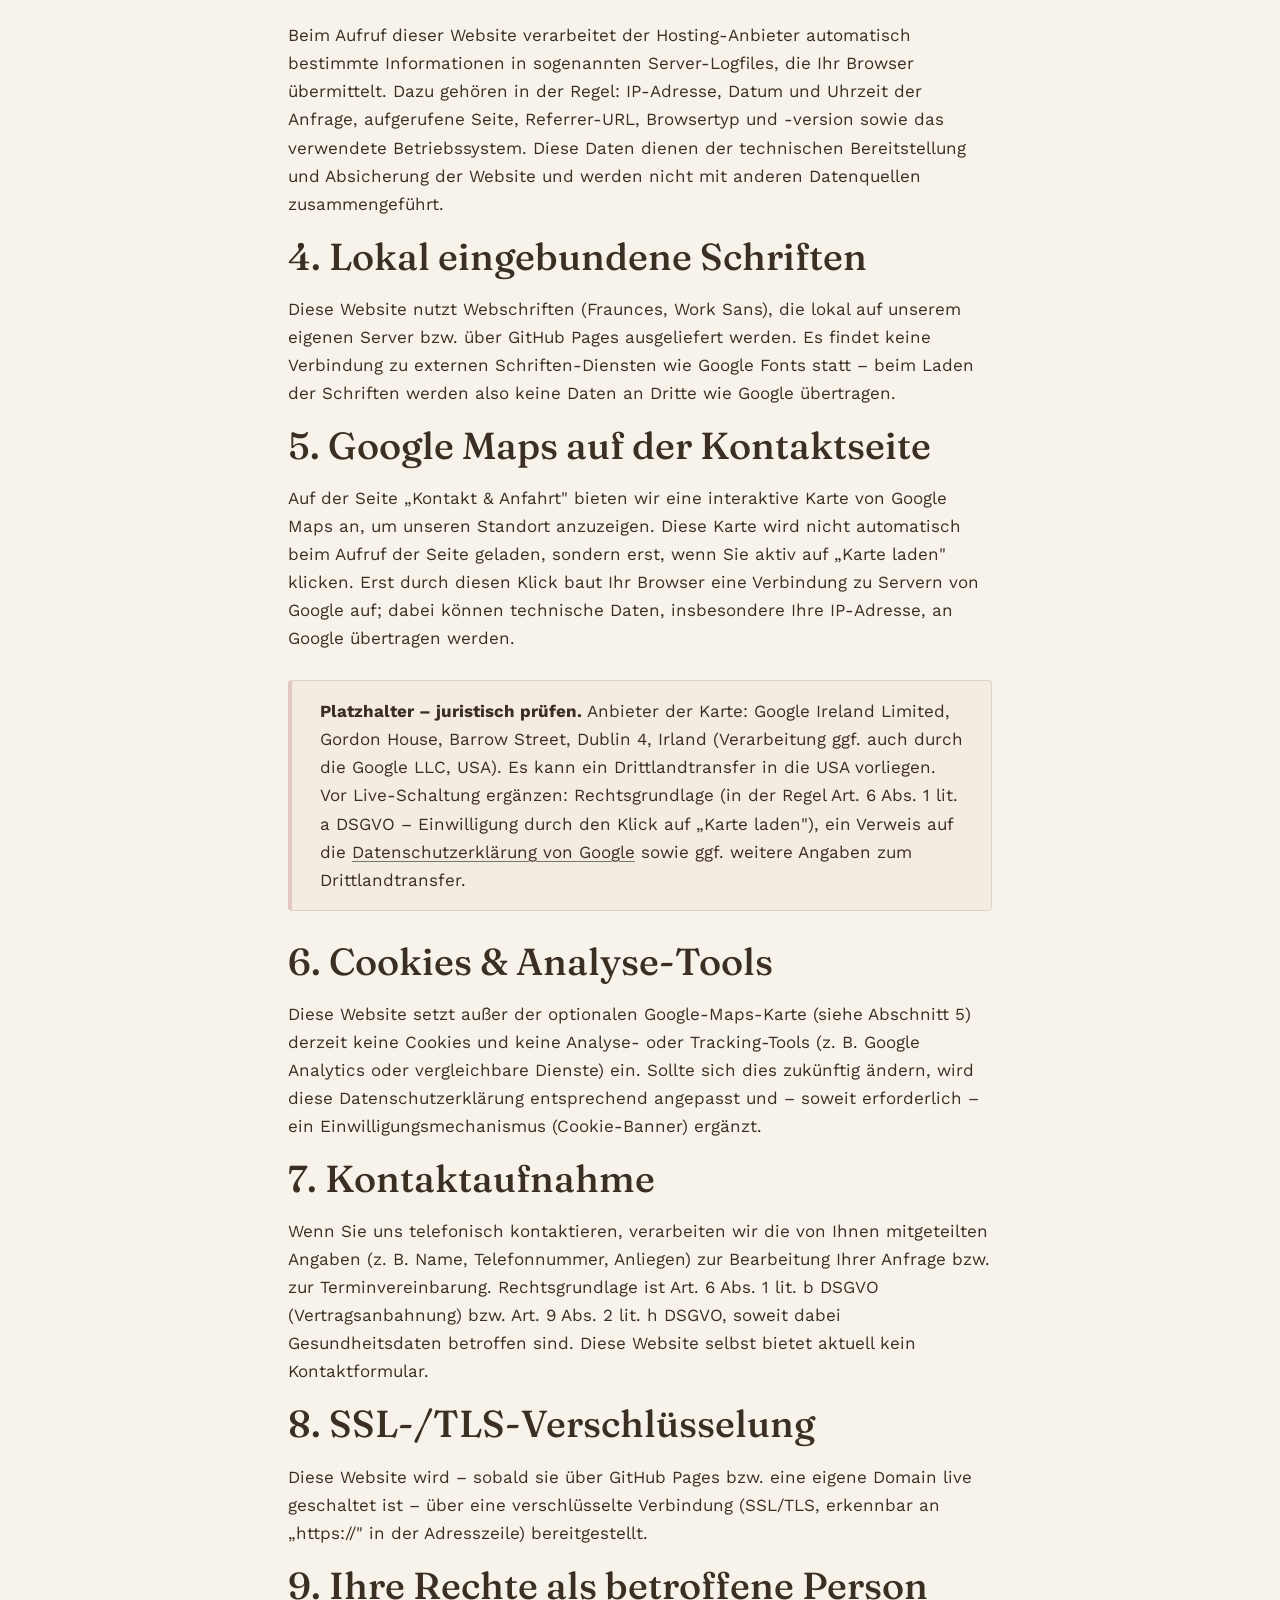
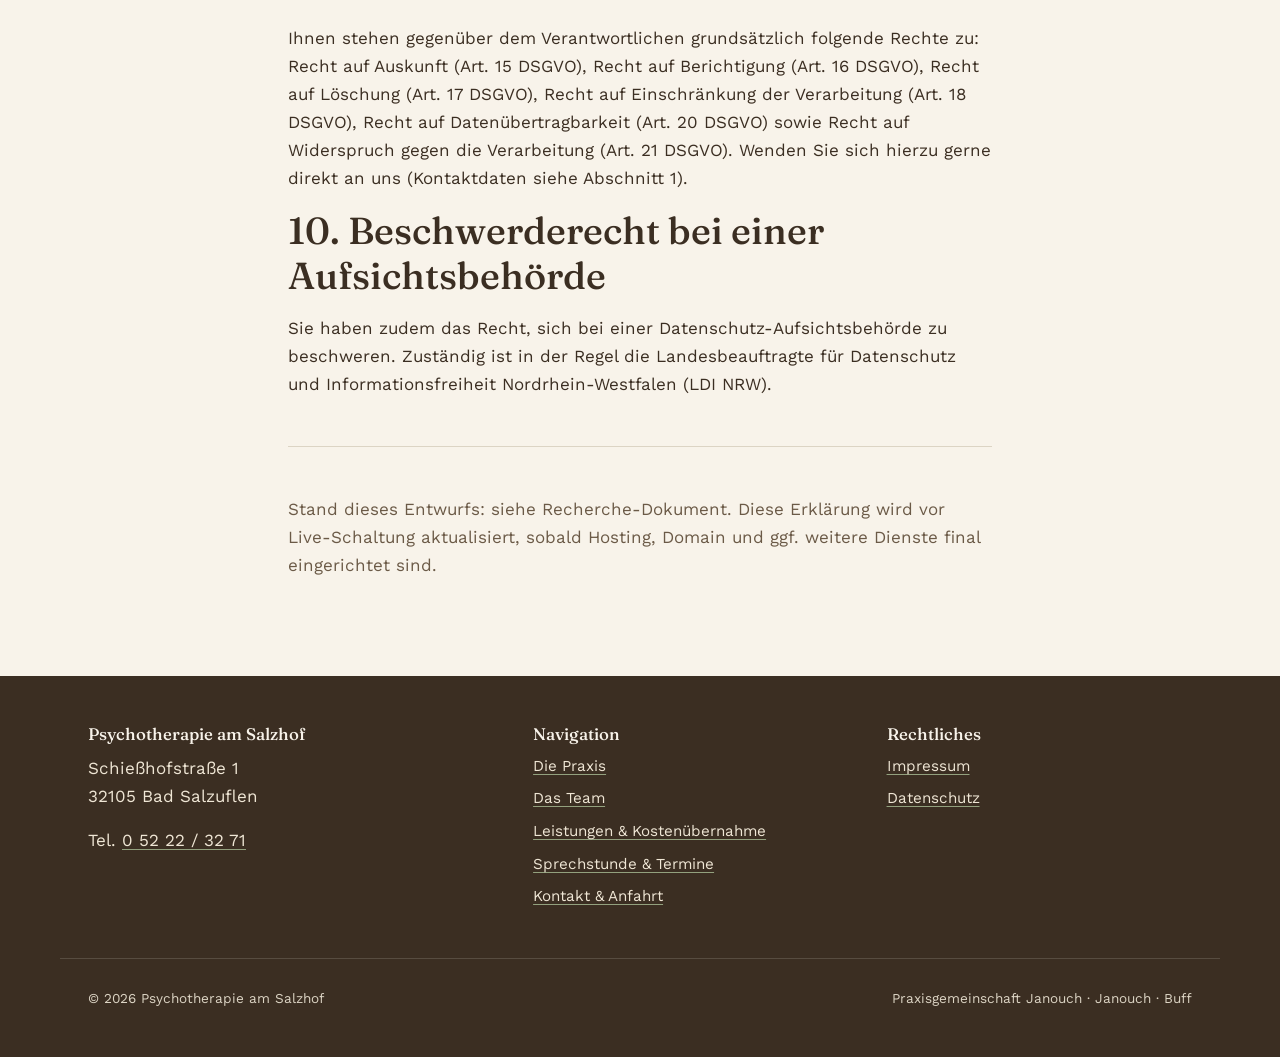
==== commit 47f5fecf: "Update services, team profiles, contact data and Termine layout Add EMDR and couples therapy to the " ====
--- a/datenschutz.html
+++ b/datenschutz.html
@@ -51,9 +51,9 @@
         </p>
         <p>
           Gemeinschaftspraxis für Psychotherapie<br>
-          Dipl.-Psych. Paul Janouch, Dr. phil. Dipl.-Psych. Dipl.-Päd. Angela Janouch, Dr. rer. nat. Christine Buff<br>
+          Dipl.-Psych. Dipl.-Päd. Paul Janouch, Dr. phil. Dipl.-Psych. Dipl.-Päd. Angela Janouch, Dr. rer. nat. Christine Buff<br>
           Schießhofstraße 1, 32105 Bad Salzuflen<br>
-          Telefon: 0 52 22 / 32 71 bzw. 0 52 22 / 48 68<br>
+          Telefon: 0 52 22 / 32 71<br>
           E-Mail: <em>[Platzhalter – allgemeine Praxis-E-Mail-Adresse ergänzen, sobald vorhanden]</em>
         </p>
 
@@ -111,8 +111,7 @@
       <div>
         <h2>Psychotherapie am Salzhof</h2>
         <p>Schießhofstraße 1<br>32105 Bad Salzuflen</p>
-        <p>Tel. <a href="tel:+4952223271">0 52 22 / 32 71</a><br>
-           Tel. <a href="tel:+4952224868">0 52 22 / 48 68</a></p>
+        <p>Tel. <a href="tel:+4952223271">0 52 22 / 32 71</a></p>
       </div>
       <div>
         <h2>Navigation</h2>
--- a/assets/css/style.css
+++ b/assets/css/style.css
@@ -409,37 +409,8 @@
 
 .hero-figure img {
   width: 100%;
-  aspect-ratio: 4 / 5;
+  aspect-ratio: 3 / 4;
   object-fit: cover;
-}
-
-.hero-tags {
-  display: flex;
-  flex-wrap: wrap;
-  gap: 0.6em;
-  margin: var(--space-m) 0;
-}
-
-.tag {
-  display: inline-flex;
-  align-items: center;
-  gap: 0.4em;
-  font-size: 0.85rem;
-  font-weight: 600;
-  padding: 0.4em 0.9em;
-  background: var(--color-cream-deep);
-  border: 1px solid var(--color-stone);
-  border-radius: 999px;
-  color: var(--color-walnut-soft);
-}
-
-.tag::before {
-  content: "";
-  width: 6px;
-  height: 6px;
-  border-radius: 50%;
-  background: var(--color-sage);
-  flex: none;
 }
 
 /* ---- Bild-/Textblöcke, Grids -------------------------------------------- */
@@ -466,7 +437,7 @@
 
 .split-figure img {
   width: 100%;
-  aspect-ratio: 4 / 5;
+  aspect-ratio: 3 / 4;
   object-fit: cover;
 }
 
@@ -474,6 +445,10 @@
   font-size: 0.85rem;
   color: var(--color-walnut-soft);
   margin-top: 0.6em;
+}
+
+.split-figure--landscape img {
+  aspect-ratio: 4 / 3;
 }
 
 .gallery {
@@ -617,6 +592,79 @@
 
 .notice p:last-child { margin-bottom: 0; }
 
+/* ---- Ablauf-Schritte & Sprechzeiten (Termine) ------------------------------ */
+
+.steps {
+  list-style: none;
+  padding: 0;
+  margin: 0;
+  display: grid;
+  gap: var(--space-l);
+}
+
+@media (min-width: 760px) {
+  .steps { grid-template-columns: repeat(2, 1fr); gap: var(--space-xl); }
+}
+
+.step {
+  border-top: 1px solid var(--color-walnut-soft);
+  padding-top: var(--space-m);
+}
+
+.step-number {
+  display: block;
+  font-family: var(--font-heading);
+  font-size: 3.5rem;
+  line-height: 1;
+  color: var(--color-sage-text);
+  margin-bottom: var(--space-s);
+}
+
+.times {
+  display: flex;
+  flex-wrap: wrap;
+  gap: var(--space-m) var(--space-xl);
+  margin-bottom: var(--space-m);
+}
+
+.time-slot {
+  border-left: 2px solid var(--color-sage);
+  padding-left: var(--space-m);
+}
+
+.time-label {
+  display: block;
+  font-size: 0.8rem;
+  letter-spacing: 0.09em;
+  text-transform: uppercase;
+  font-weight: 600;
+  color: var(--color-walnut-soft);
+  margin-bottom: 0.3em;
+}
+
+.time {
+  display: block;
+  font-family: var(--font-heading);
+  font-size: clamp(1.9rem, 4.5vw, 2.8rem);
+  line-height: 1.1;
+  color: var(--color-walnut);
+}
+
+.audience {
+  display: grid;
+  gap: var(--space-l);
+  margin-top: var(--space-l);
+}
+
+@media (min-width: 760px) {
+  .audience { grid-template-columns: repeat(2, 1fr); gap: var(--space-xl); }
+}
+
+.audience > div {
+  border-top: 1px solid var(--color-stone);
+  padding-top: var(--space-m);
+}
+
 /* ---- Karte (Klick-zum-Laden) ---------------------------------------------- */
 
 .map-embed {
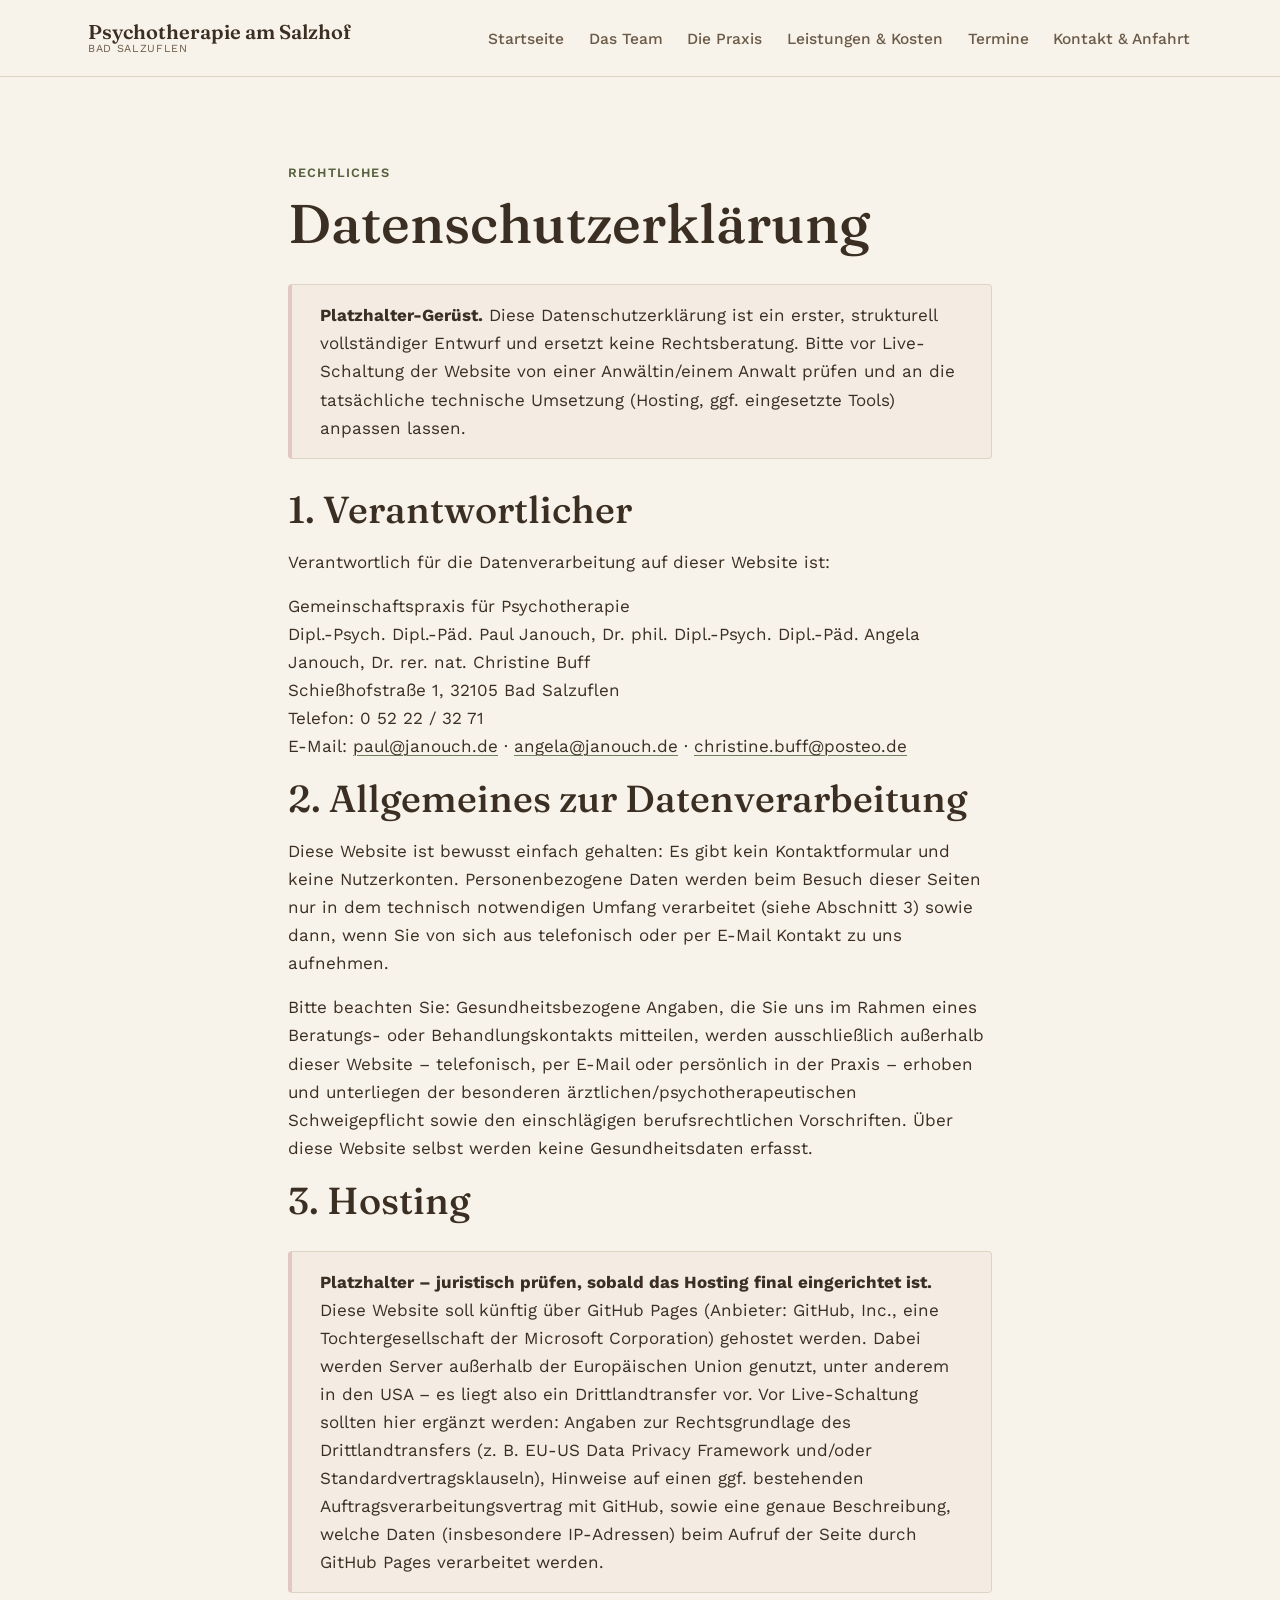
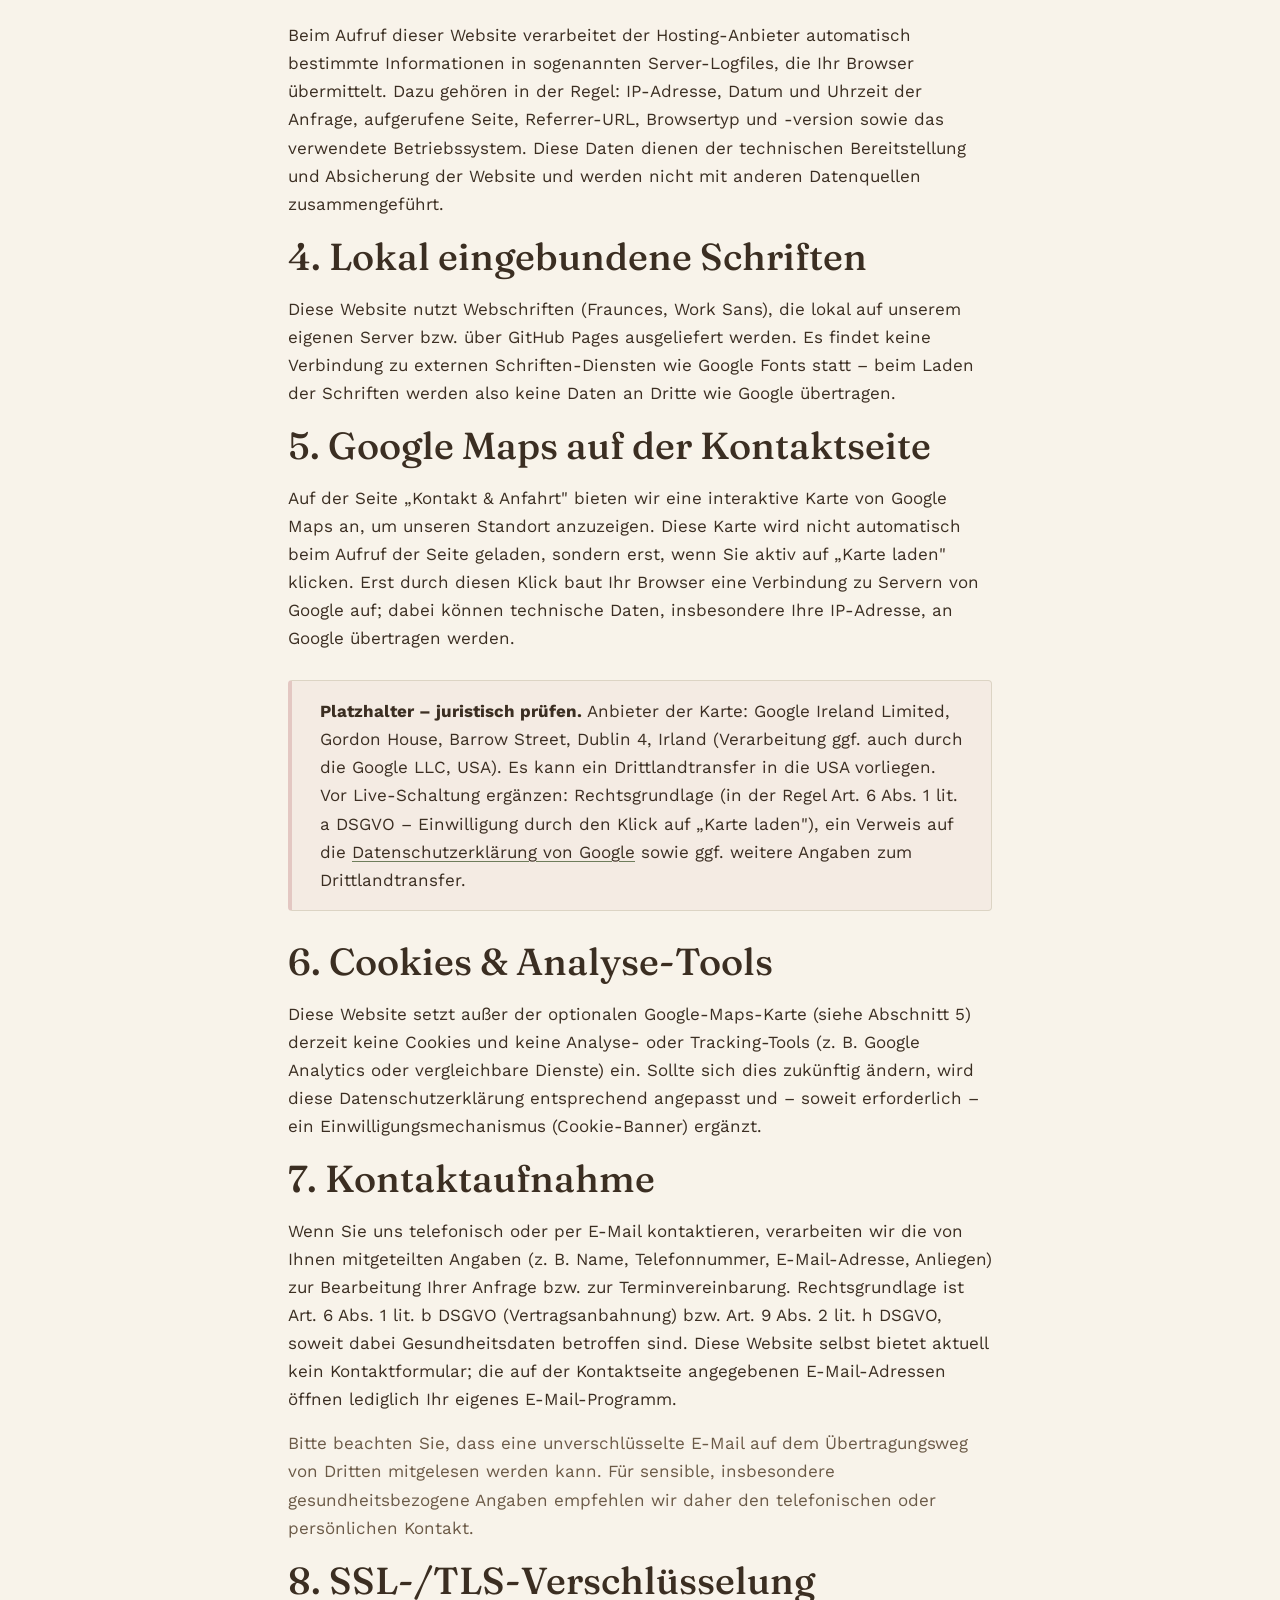
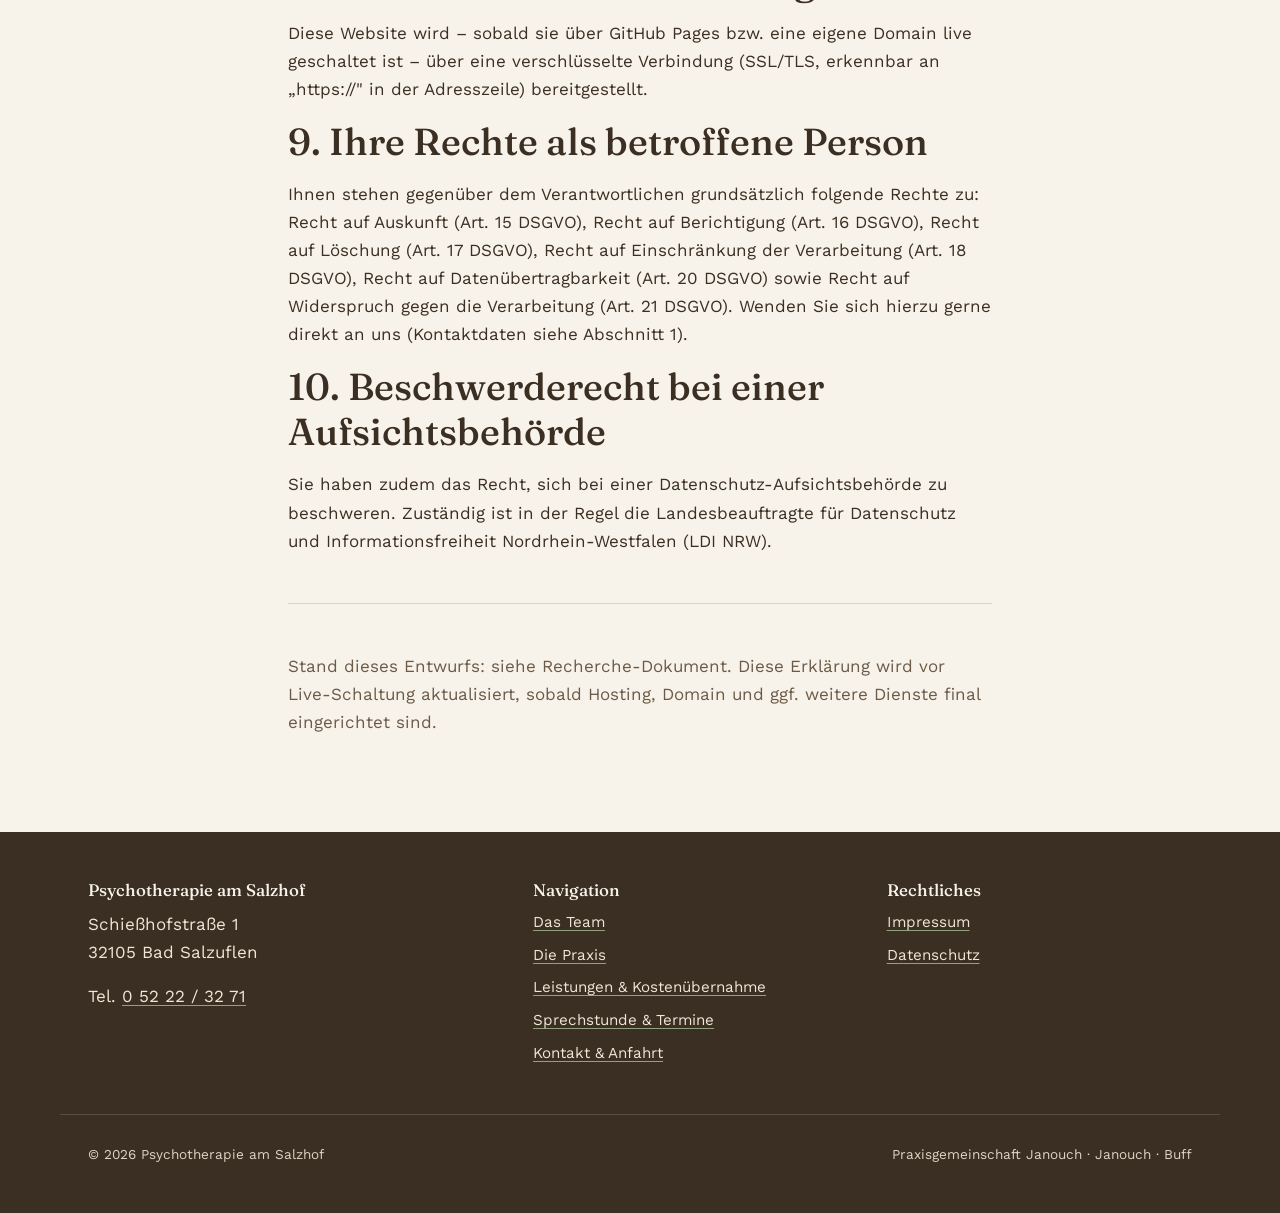
==== commit 5969899c: "Rework nav order, content edits, real contact data, and neutral page CTAs - Nav: Das Team before Die" ====
--- a/datenschutz.html
+++ b/datenschutz.html
@@ -25,8 +25,8 @@
       <nav class="main-nav" id="main-nav" aria-label="Haupt­navigation">
         <ul>
           <li><a href="index.html">Startseite</a></li>
+          <li><a href="team.html">Das Team</a></li>
           <li><a href="die-praxis.html">Die Praxis</a></li>
-          <li><a href="team.html">Das Team</a></li>
           <li><a href="leistungen.html">Leistungen &amp; Kosten</a></li>
           <li><a href="termine.html">Termine</a></li>
           <li><a href="kontakt.html">Kontakt &amp; Anfahrt</a></li>
@@ -54,12 +54,14 @@
           Dipl.-Psych. Dipl.-Päd. Paul Janouch, Dr. phil. Dipl.-Psych. Dipl.-Päd. Angela Janouch, Dr. rer. nat. Christine Buff<br>
           Schießhofstraße 1, 32105 Bad Salzuflen<br>
           Telefon: 0 52 22 / 32 71<br>
-          E-Mail: <em>[Platzhalter – allgemeine Praxis-E-Mail-Adresse ergänzen, sobald vorhanden]</em>
+          E-Mail: <a href="mailto:paul@janouch.de">paul@janouch.de</a> ·
+          <a href="mailto:angela@janouch.de">angela@janouch.de</a> ·
+          <a href="mailto:christine.buff@posteo.de">christine.buff@posteo.de</a>
         </p>
 
         <h2>2. Allgemeines zur Datenverarbeitung</h2>
-        <p>Diese Website ist bewusst einfach gehalten: Es gibt kein Kontaktformular und keine Nutzerkonten. Personenbezogene Daten werden beim Besuch dieser Seiten nur in dem technisch notwendigen Umfang verarbeitet (siehe Abschnitt 3) sowie dann, wenn Sie von sich aus telefonisch Kontakt zu uns aufnehmen.</p>
-        <p>Bitte beachten Sie: Gesundheitsbezogene Angaben, die Sie uns im Rahmen eines Beratungs- oder Behandlungskontakts mitteilen, werden ausschließlich außerhalb dieser Website – telefonisch oder persönlich in der Praxis – erhoben und unterliegen der besonderen ärztlichen/psychotherapeutischen Schweigepflicht sowie den einschlägigen berufsrechtlichen Vorschriften. Über diese Website selbst werden keine Gesundheitsdaten erfasst.</p>
+        <p>Diese Website ist bewusst einfach gehalten: Es gibt kein Kontaktformular und keine Nutzerkonten. Personenbezogene Daten werden beim Besuch dieser Seiten nur in dem technisch notwendigen Umfang verarbeitet (siehe Abschnitt 3) sowie dann, wenn Sie von sich aus telefonisch oder per E-Mail Kontakt zu uns aufnehmen.</p>
+        <p>Bitte beachten Sie: Gesundheitsbezogene Angaben, die Sie uns im Rahmen eines Beratungs- oder Behandlungskontakts mitteilen, werden ausschließlich außerhalb dieser Website – telefonisch, per E-Mail oder persönlich in der Praxis – erhoben und unterliegen der besonderen ärztlichen/psychotherapeutischen Schweigepflicht sowie den einschlägigen berufsrechtlichen Vorschriften. Über diese Website selbst werden keine Gesundheitsdaten erfasst.</p>
 
         <h2>3. Hosting</h2>
         <div class="notice notice--legal">
@@ -80,7 +82,8 @@
         <p>Diese Website setzt außer der optionalen Google-Maps-Karte (siehe Abschnitt 5) derzeit keine Cookies und keine Analyse- oder Tracking-Tools (z. B. Google Analytics oder vergleichbare Dienste) ein. Sollte sich dies zukünftig ändern, wird diese Datenschutzerklärung entsprechend angepasst und – soweit erforderlich – ein Einwilligungsmechanismus (Cookie-Banner) ergänzt.</p>
 
         <h2>7. Kontaktaufnahme</h2>
-        <p>Wenn Sie uns telefonisch kontaktieren, verarbeiten wir die von Ihnen mitgeteilten Angaben (z. B. Name, Telefonnummer, Anliegen) zur Bearbeitung Ihrer Anfrage bzw. zur Terminvereinbarung. Rechtsgrundlage ist Art. 6 Abs. 1 lit. b DSGVO (Vertragsanbahnung) bzw. Art. 9 Abs. 2 lit. h DSGVO, soweit dabei Gesundheitsdaten betroffen sind. Diese Website selbst bietet aktuell kein Kontaktformular.</p>
+        <p>Wenn Sie uns telefonisch oder per E-Mail kontaktieren, verarbeiten wir die von Ihnen mitgeteilten Angaben (z. B. Name, Telefonnummer, E-Mail-Adresse, Anliegen) zur Bearbeitung Ihrer Anfrage bzw. zur Terminvereinbarung. Rechtsgrundlage ist Art. 6 Abs. 1 lit. b DSGVO (Vertragsanbahnung) bzw. Art. 9 Abs. 2 lit. h DSGVO, soweit dabei Gesundheitsdaten betroffen sind. Diese Website selbst bietet aktuell kein Kontaktformular; die auf der Kontaktseite angegebenen E-Mail-Adressen öffnen lediglich Ihr eigenes E-Mail-Programm.</p>
+        <p class="text-muted">Bitte beachten Sie, dass eine unverschlüsselte E-Mail auf dem Übertragungsweg von Dritten mitgelesen werden kann. Für sensible, insbesondere gesundheitsbezogene Angaben empfehlen wir daher den telefonischen oder persönlichen Kontakt.</p>
         <p class="text-muted">
           <!--
             Hinweis für später: Falls ein Kontaktformular über einen Dienst wie
@@ -116,8 +119,8 @@
       <div>
         <h2>Navigation</h2>
         <ul>
+          <li><a href="team.html">Das Team</a></li>
           <li><a href="die-praxis.html">Die Praxis</a></li>
-          <li><a href="team.html">Das Team</a></li>
           <li><a href="leistungen.html">Leistungen &amp; Kostenübernahme</a></li>
           <li><a href="termine.html">Sprechstunde &amp; Termine</a></li>
           <li><a href="kontakt.html">Kontakt &amp; Anfahrt</a></li>
--- a/assets/css/style.css
+++ b/assets/css/style.css
@@ -607,8 +607,8 @@
 }
 
 .step {
-  border-top: 1px solid var(--color-walnut-soft);
-  padding-top: var(--space-m);
+  border-left: 2px solid var(--color-sage);
+  padding-left: var(--space-m);
 }
 
 .step-number {
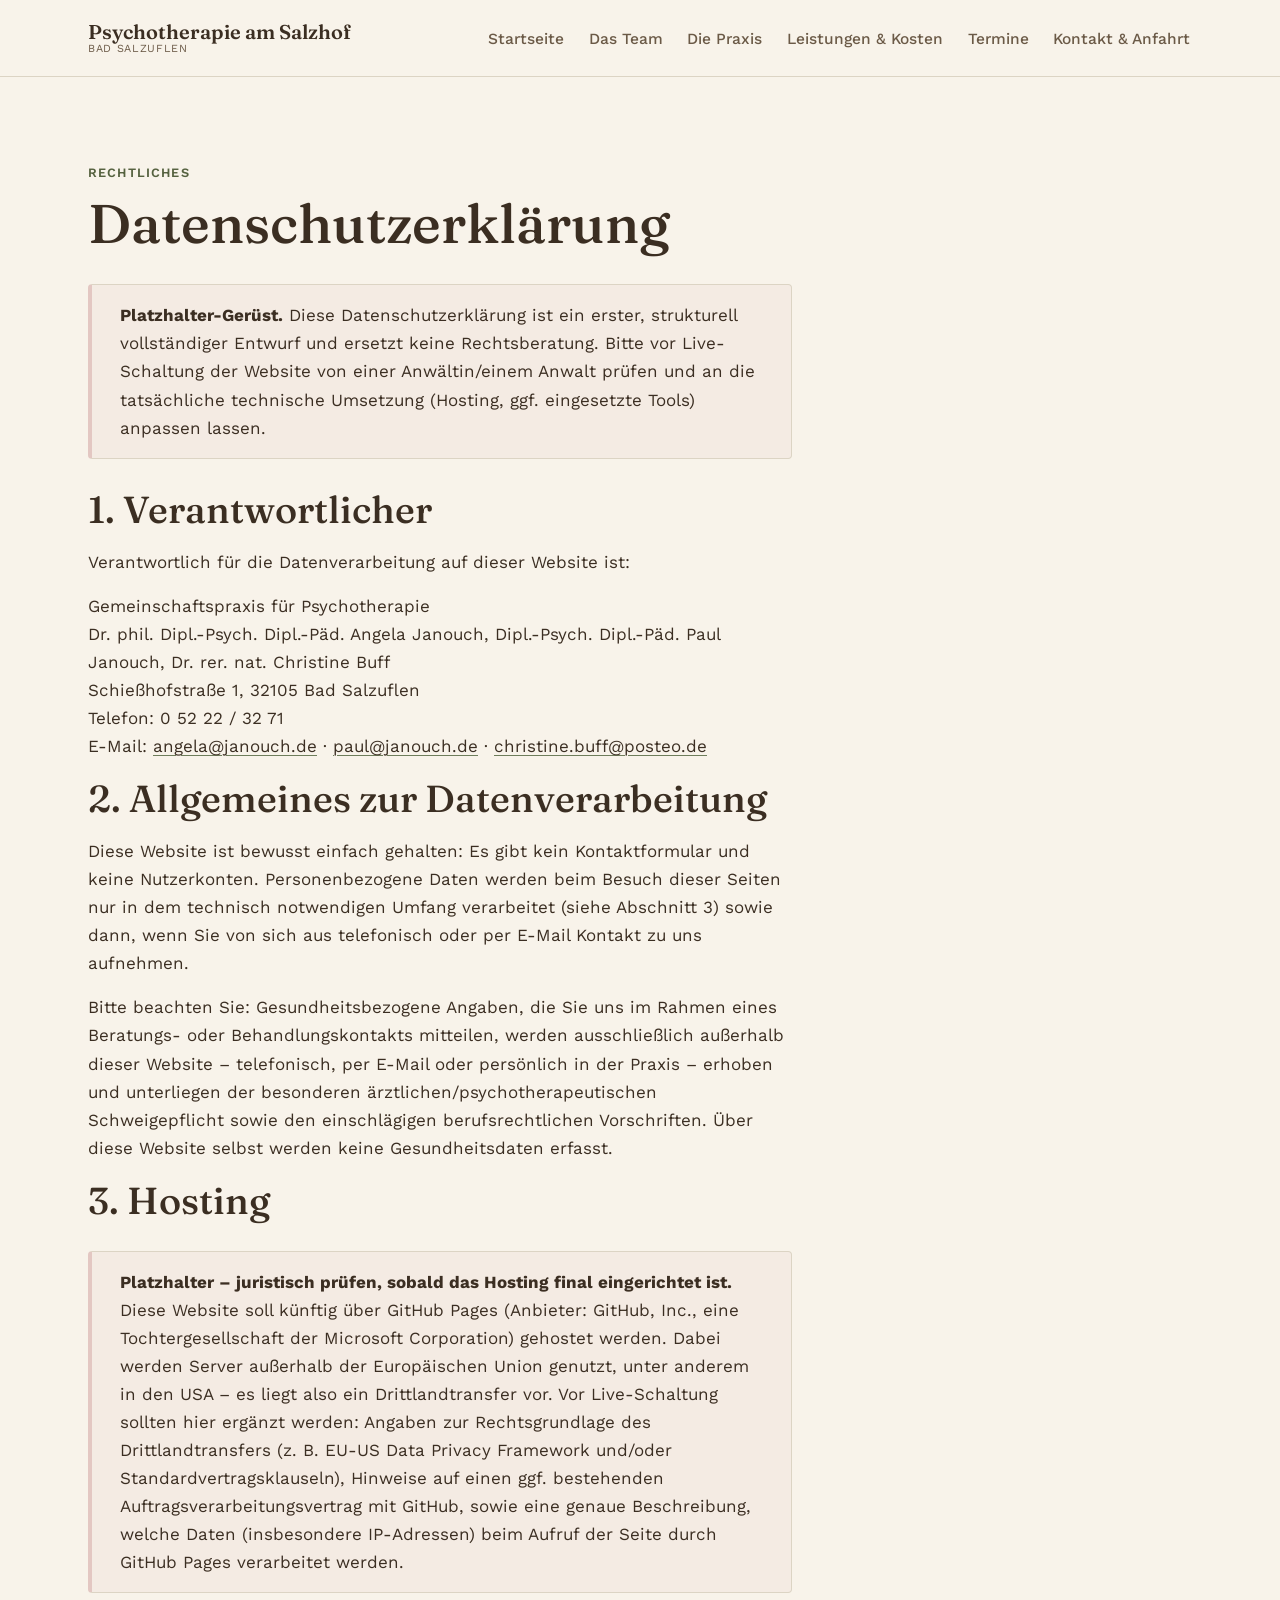
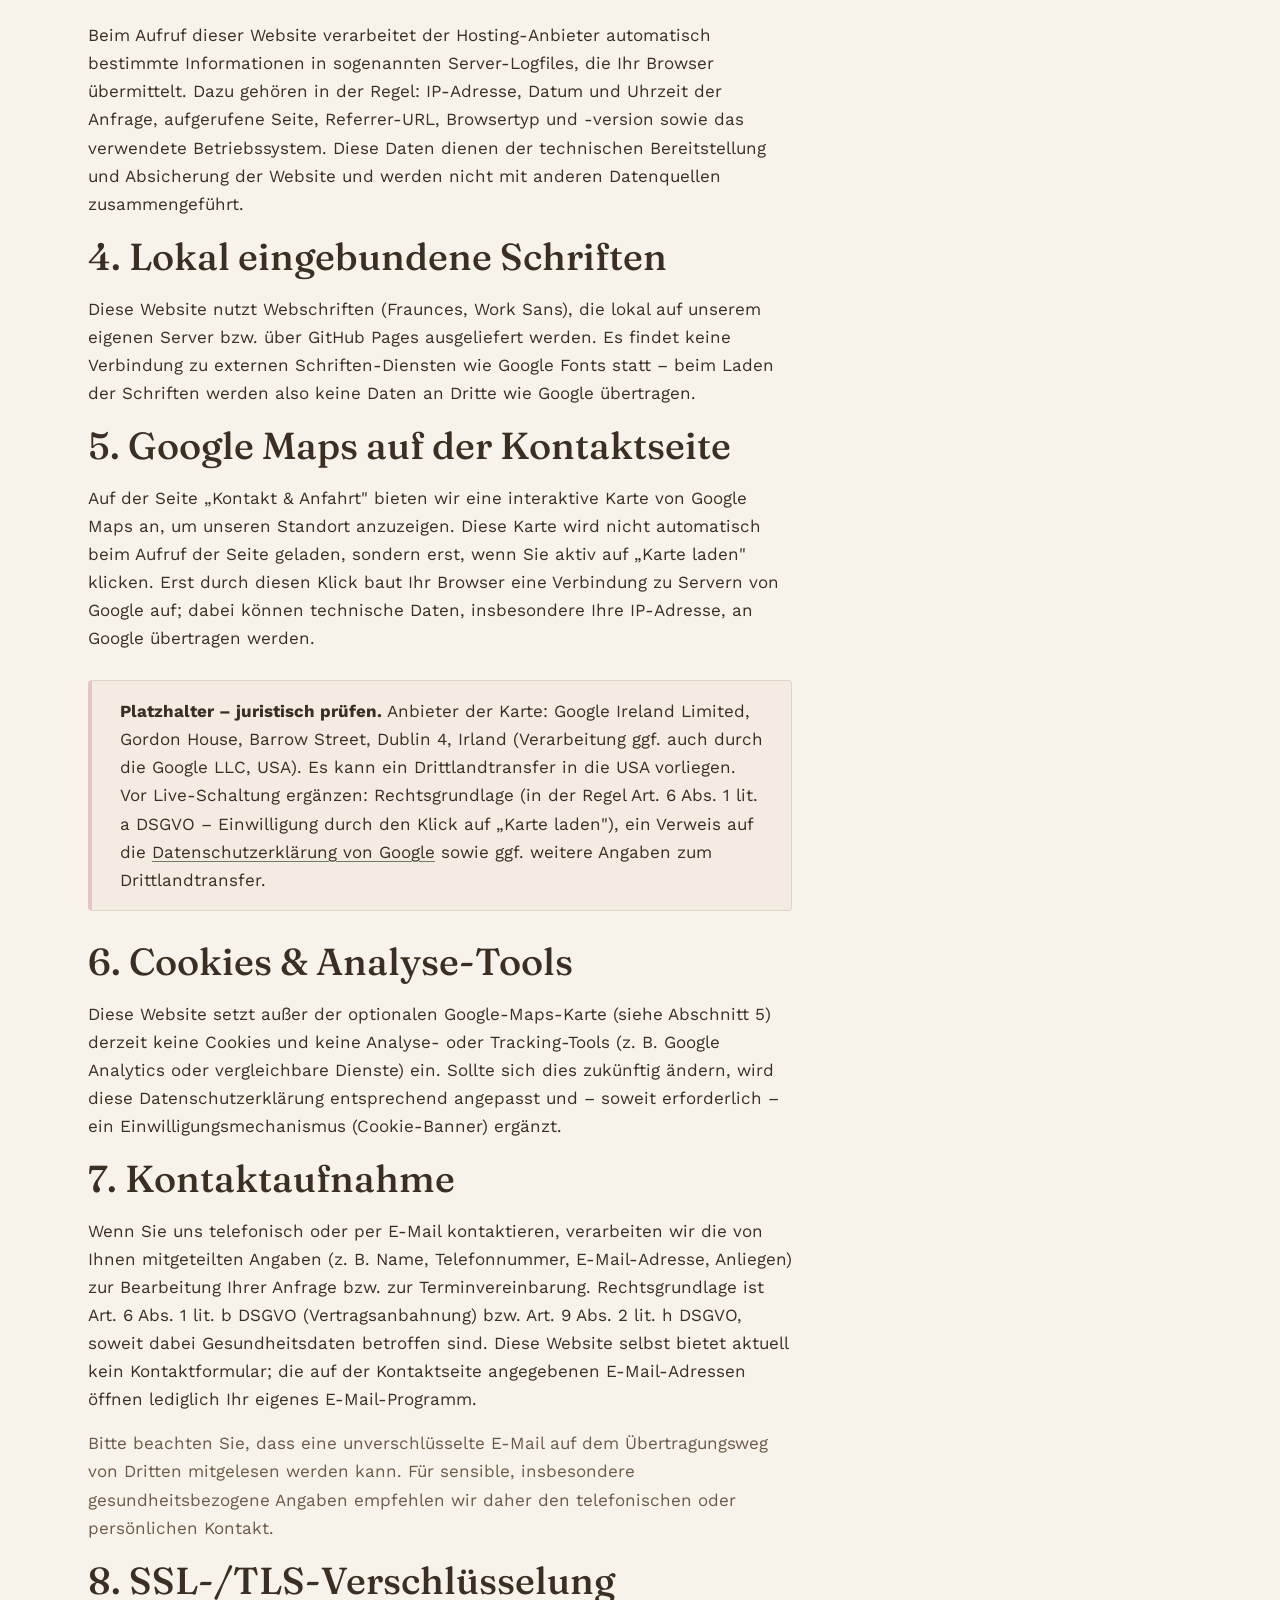
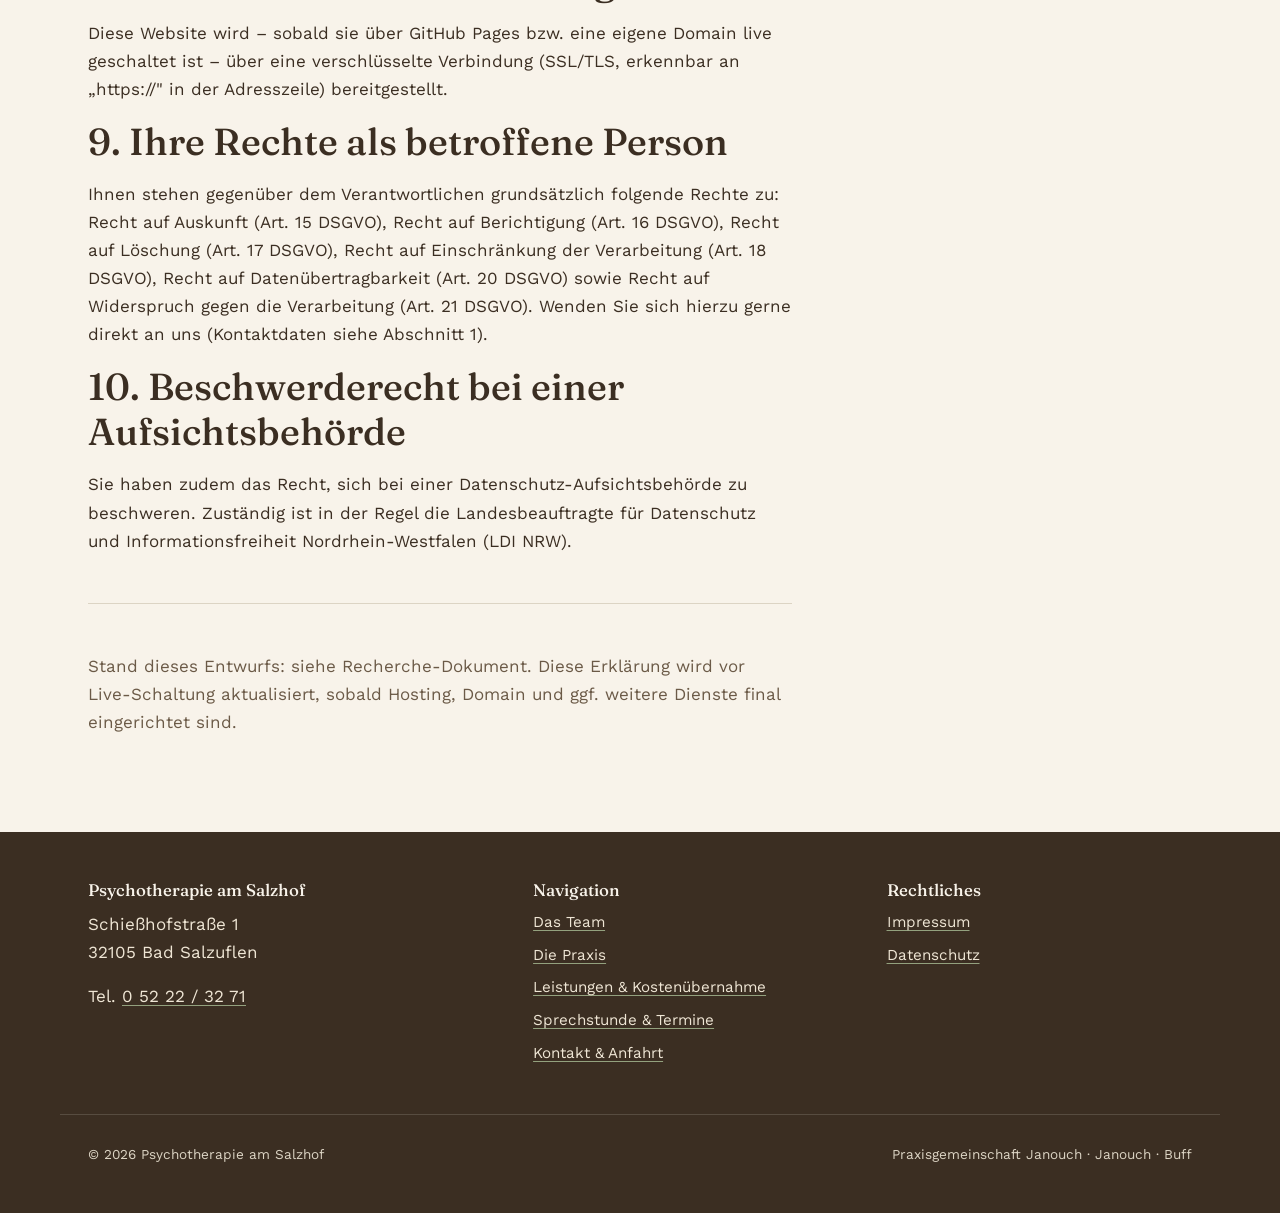
==== commit d76b8f2f: "Reorder contacts, reduce phone hours, redesign Termine hours section - Order Angela, Paul, Christine" ====
--- a/datenschutz.html
+++ b/datenschutz.html
@@ -51,11 +51,11 @@
         </p>
         <p>
           Gemeinschaftspraxis für Psychotherapie<br>
-          Dipl.-Psych. Dipl.-Päd. Paul Janouch, Dr. phil. Dipl.-Psych. Dipl.-Päd. Angela Janouch, Dr. rer. nat. Christine Buff<br>
-          Schießhofstraße 1, 32105 Bad Salzuflen<br>
+          Dr. phil. Dipl.-Psych. Dipl.-Päd. Angela Janouch, Dipl.-Psych. Dipl.-Päd. Paul Janouch, Dr. rer. nat. Christine Buff<br>
+          Schießhofstraße&nbsp;1, 32105 Bad Salzuflen<br>
           Telefon: 0 52 22 / 32 71<br>
-          E-Mail: <a href="mailto:paul@janouch.de">paul@janouch.de</a> ·
-          <a href="mailto:angela@janouch.de">angela@janouch.de</a> ·
+          E-Mail: <a href="mailto:angela@janouch.de">angela@janouch.de</a> ·
+          <a href="mailto:paul@janouch.de">paul@janouch.de</a> ·
           <a href="mailto:christine.buff@posteo.de">christine.buff@posteo.de</a>
         </p>
 
@@ -113,7 +113,7 @@
     <div class="container footer-grid">
       <div>
         <h2>Psychotherapie am Salzhof</h2>
-        <p>Schießhofstraße 1<br>32105 Bad Salzuflen</p>
+        <p>Schießhofstraße&nbsp;1<br>32105 Bad Salzuflen</p>
         <p>Tel. <a href="tel:+4952223271">0 52 22 / 32 71</a></p>
       </div>
       <div>
--- a/assets/css/style.css
+++ b/assets/css/style.css
@@ -144,9 +144,14 @@
 }
 
 .container--narrow {
-  max-width: var(--content-narrow);
+  max-width: var(--content-max);
   margin-inline: auto;
   padding-inline: var(--space-m);
+}
+
+/* Schmale Textspalte, bündig mit dem breiten Container (nicht zentriert) */
+.container--narrow > * {
+  max-width: calc(var(--content-narrow) - 2 * var(--space-m));
 }
 
 .section {
@@ -282,6 +287,7 @@
   color: var(--color-walnut);
   text-decoration: none;
   line-height: 1.15;
+  white-space: nowrap;
 }
 
 .site-logo span {
@@ -332,7 +338,7 @@
 
 .main-nav ul {
   display: flex;
-  flex-wrap: wrap;
+  flex-wrap: nowrap;
   gap: 0.4rem 1.35rem;
   list-style: none;
   margin: 0;
@@ -346,6 +352,7 @@
   color: var(--color-walnut-soft);
   padding: 0.4em 0.1em;
   border-bottom: 2px solid transparent;
+  white-space: nowrap;
 }
 
 .main-nav a:hover,
@@ -354,7 +361,7 @@
   border-bottom-color: var(--color-sage);
 }
 
-@media (max-width: 900px) {
+@media (max-width: 1040px) {
   .nav-toggle { display: inline-flex; }
 
   .main-nav {
@@ -413,6 +420,8 @@
   object-fit: cover;
 }
 
+.hero-figure--tall img { aspect-ratio: 2 / 3; }
+
 /* ---- Bild-/Textblöcke, Grids -------------------------------------------- */
 
 .split {
@@ -451,6 +460,10 @@
   aspect-ratio: 4 / 3;
 }
 
+.split-figure--tall img {
+  aspect-ratio: 2 / 3;
+}
+
 .gallery {
   display: grid;
   grid-template-columns: repeat(auto-fit, minmax(230px, 1fr));
@@ -469,6 +482,8 @@
   object-fit: cover;
 }
 
+.gallery--landscape img { aspect-ratio: 4 / 3; }
+
 .card-grid {
   display: grid;
   grid-template-columns: repeat(auto-fit, minmax(260px, 1fr));
@@ -493,8 +508,16 @@
   overflow: hidden;
 }
 
+.team-photo {
+  display: block;
+  width: 100%;
+  aspect-ratio: 4 / 5;
+  object-fit: cover;
+  border-bottom: 1px solid var(--color-stone);
+}
+
 .team-photo-placeholder {
-  aspect-ratio: 4 / 3;
+  aspect-ratio: 4 / 5;
   background: var(--color-cream-deep);
   display: flex;
   align-items: center;
@@ -620,18 +643,6 @@
   margin-bottom: var(--space-s);
 }
 
-.times {
-  display: flex;
-  flex-wrap: wrap;
-  gap: var(--space-m) var(--space-xl);
-  margin-bottom: var(--space-m);
-}
-
-.time-slot {
-  border-left: 2px solid var(--color-sage);
-  padding-left: var(--space-m);
-}
-
 .time-label {
   display: block;
   font-size: 0.8rem;
@@ -650,20 +661,9 @@
   color: var(--color-walnut);
 }
 
-.audience {
-  display: grid;
-  gap: var(--space-l);
-  margin-top: var(--space-l);
-}
-
-@media (min-width: 760px) {
-  .audience { grid-template-columns: repeat(2, 1fr); gap: var(--space-xl); }
-}
-
-.audience > div {
-  border-top: 1px solid var(--color-stone);
-  padding-top: var(--space-m);
-}
+.step .time-label { margin-bottom: 0.7em; }
+.step .time + p { margin-top: var(--space-s); }
+.step h3 + p + h3 { margin-top: var(--space-m); }
 
 /* ---- Karte (Klick-zum-Laden) ---------------------------------------------- */
 
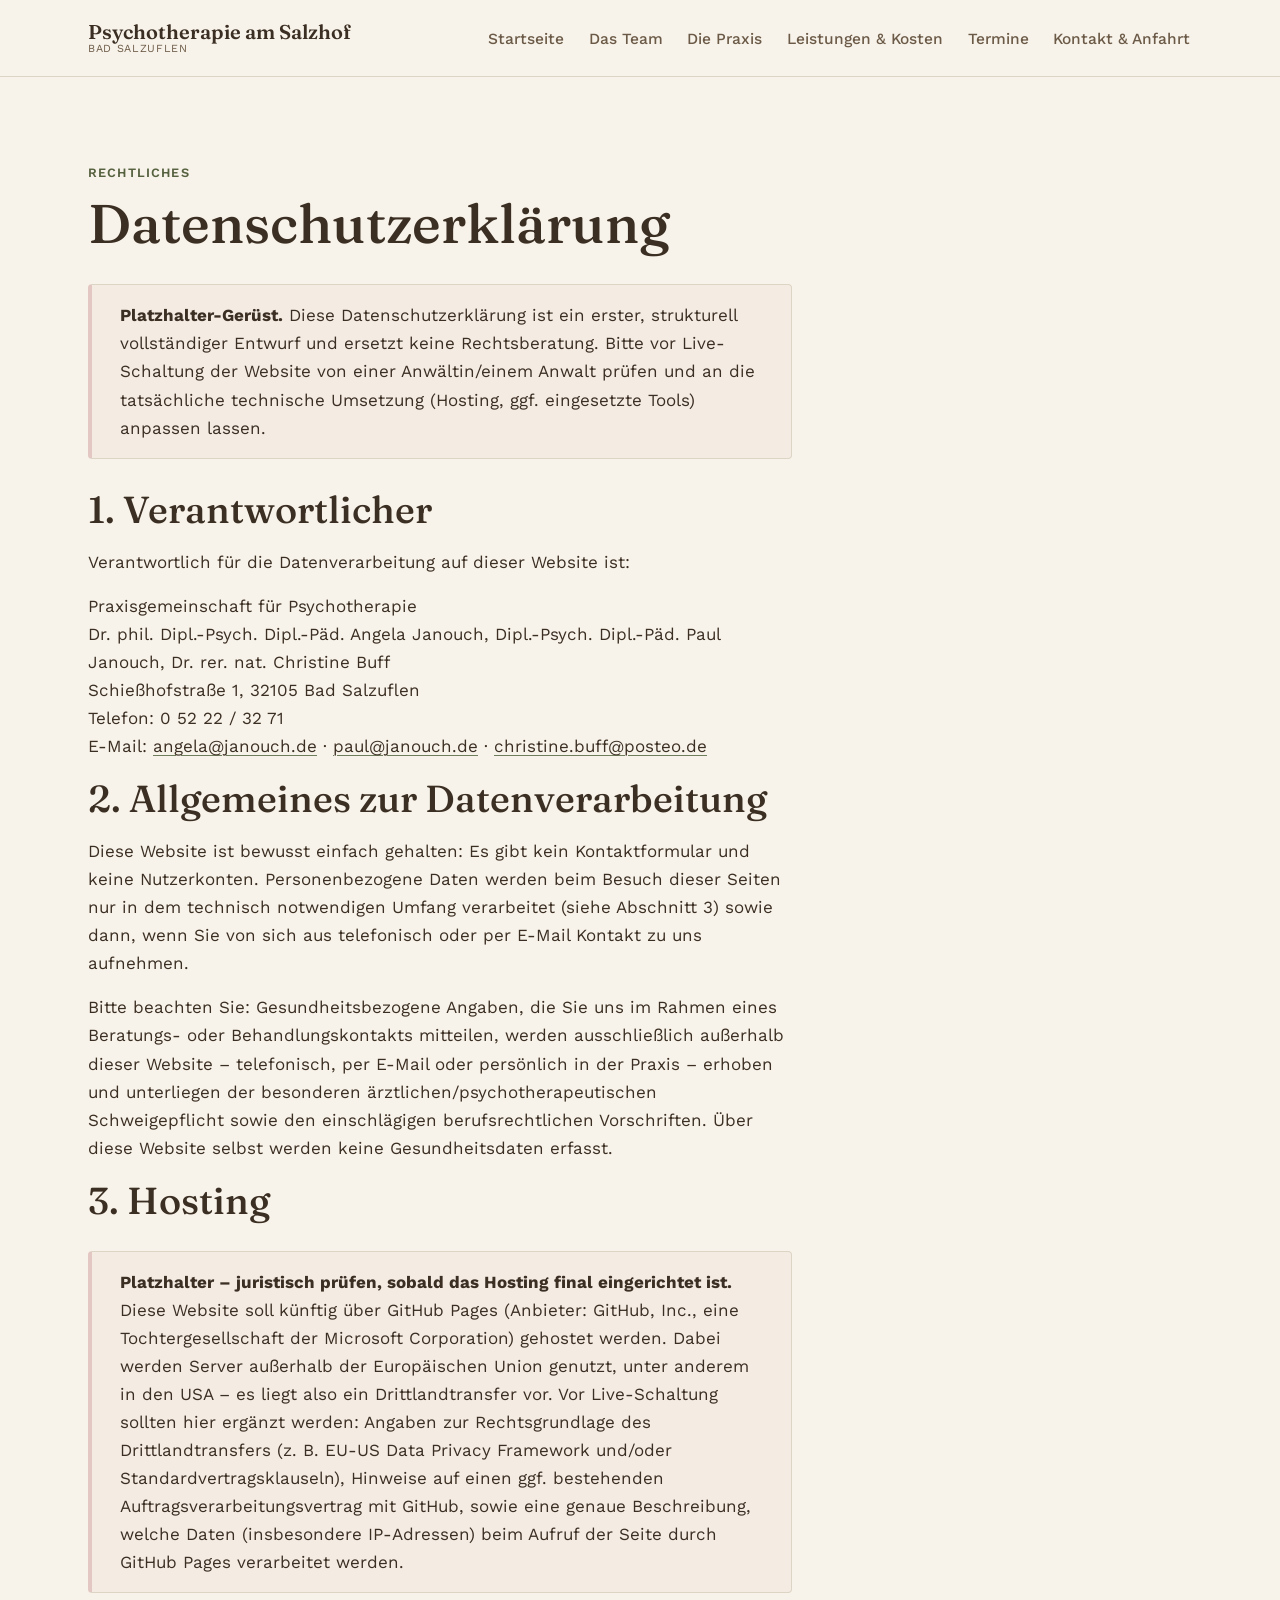
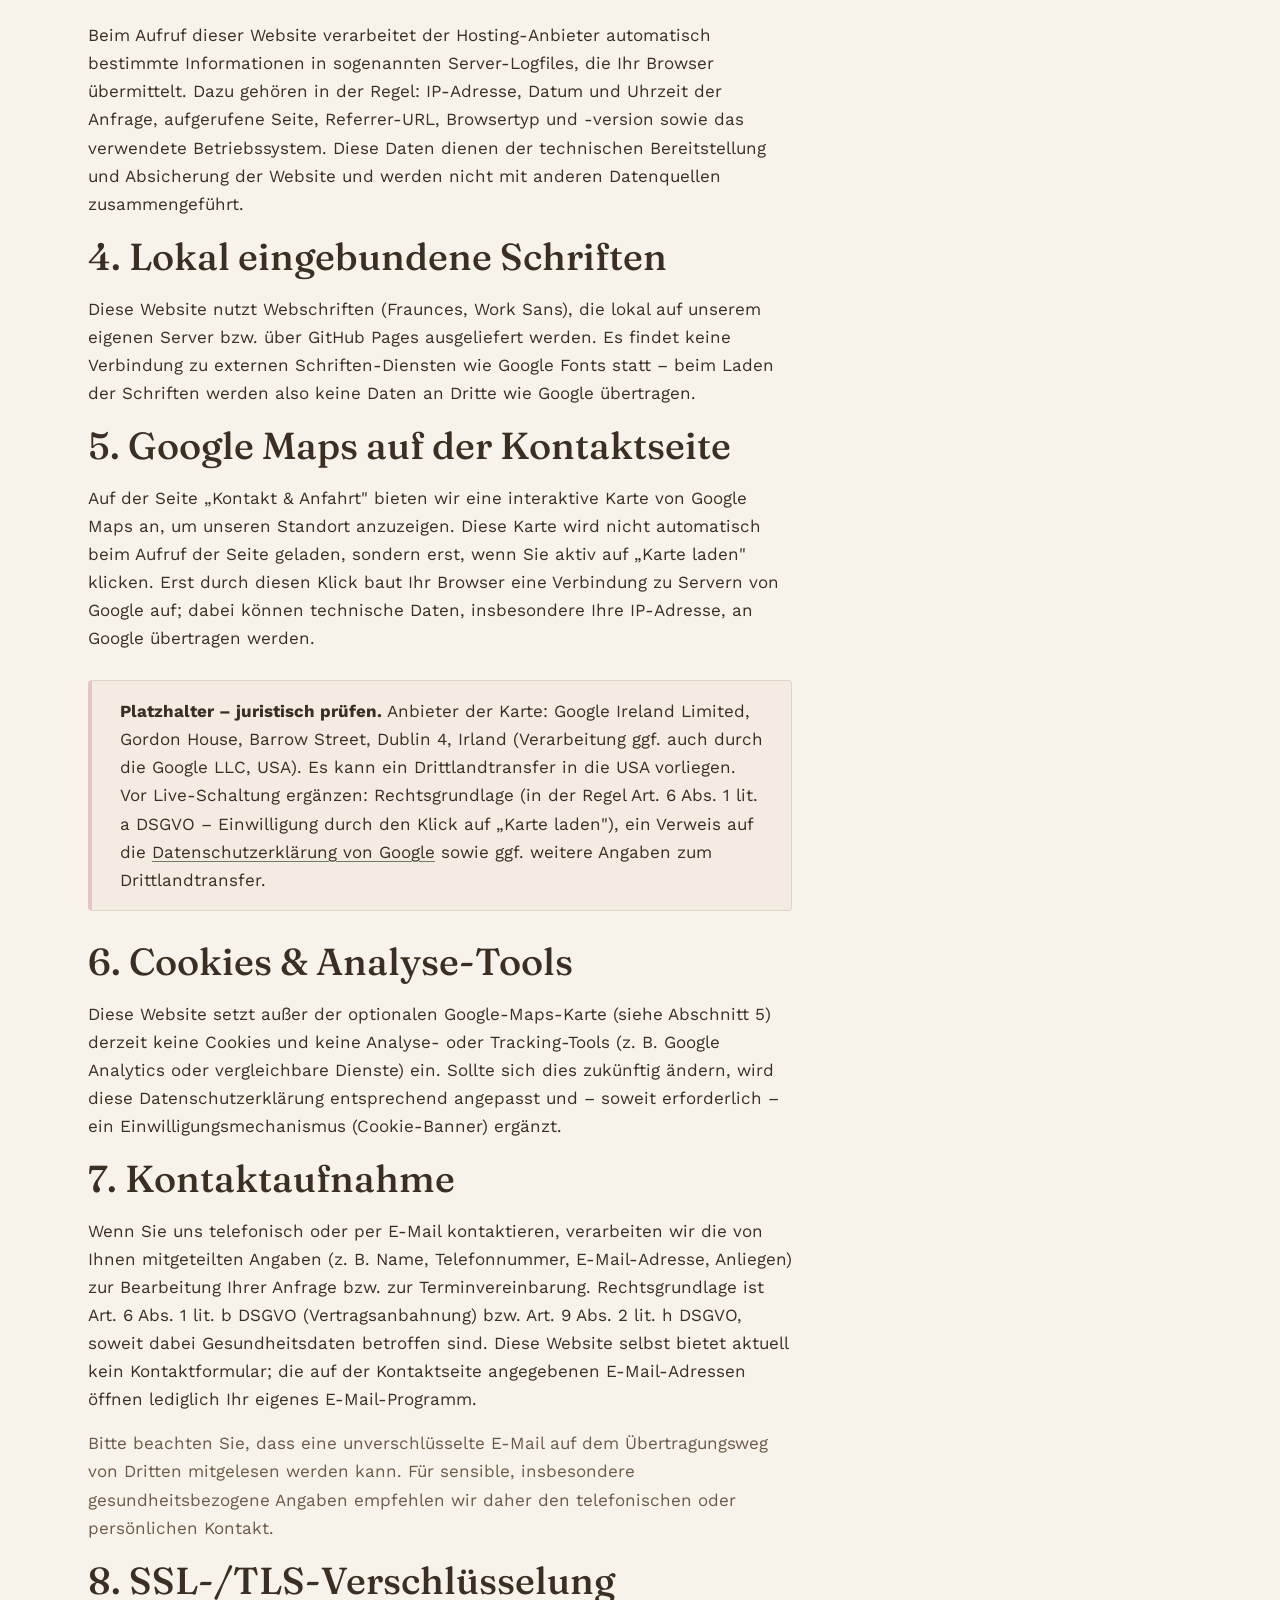
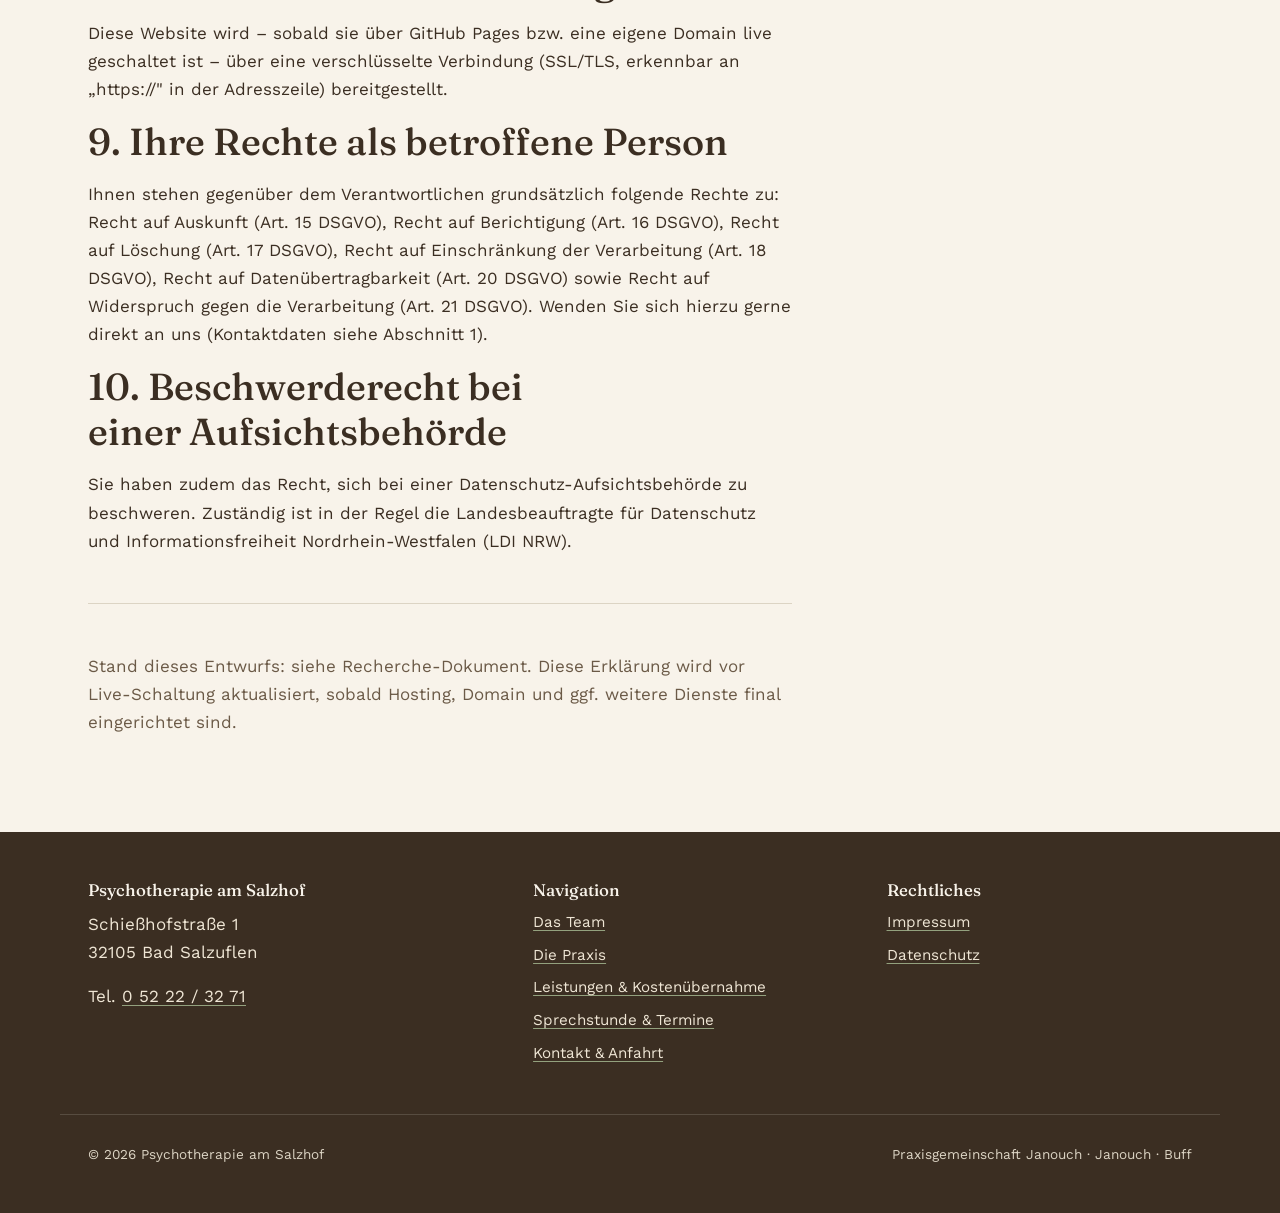
==== commit 2f258b16: "Praxisgemeinschaft wording, consistent headings and CTA chain; keep originals local - Use 'Praxisgem" ====
--- a/datenschutz.html
+++ b/datenschutz.html
@@ -50,7 +50,7 @@
           Verantwortlich für die Datenverarbeitung auf dieser Website ist:
         </p>
         <p>
-          Gemeinschaftspraxis für Psychotherapie<br>
+          Praxisgemeinschaft für Psychotherapie<br>
           Dr. phil. Dipl.-Psych. Dipl.-Päd. Angela Janouch, Dipl.-Psych. Dipl.-Päd. Paul Janouch, Dr. rer. nat. Christine Buff<br>
           Schießhofstraße&nbsp;1, 32105 Bad Salzuflen<br>
           Telefon: 0 52 22 / 32 71<br>
--- a/assets/css/style.css
+++ b/assets/css/style.css
@@ -87,6 +87,7 @@
   font-family: var(--font-heading);
   font-weight: 500;
   line-height: 1.2;
+  text-wrap: balance;
   color: var(--color-walnut);
   margin: 0 0 var(--space-s);
 }
@@ -219,13 +220,19 @@
   transition: background-color 0.15s ease, color 0.15s ease, border-color 0.15s ease;
 }
 
+.btn-row {
+  display: flex;
+  flex-wrap: wrap;
+  gap: var(--space-s) 0.9rem;
+}
+
 .btn-primary {
   background: var(--color-walnut);
   color: var(--color-cream);
 }
 
 .btn-primary:hover {
-  background: var(--color-sage-deep);
+  background: var(--color-sage-text);
   color: var(--color-white);
 }
 
@@ -305,7 +312,11 @@
   background: none;
   border: 1px solid var(--color-stone);
   border-radius: var(--radius);
-  padding: 0.5em 0.7em;
+  width: 44px;
+  height: 44px;
+  padding: 0;
+  align-items: center;
+  justify-content: center;
   cursor: pointer;
 }
 
@@ -540,6 +551,7 @@
 .team-card-body { padding: var(--space-m); }
 
 .team-name {
+  font-size: clamp(1.35rem, 1.9vw, 1.65rem);
   margin-bottom: 0.15em;
 }
 
